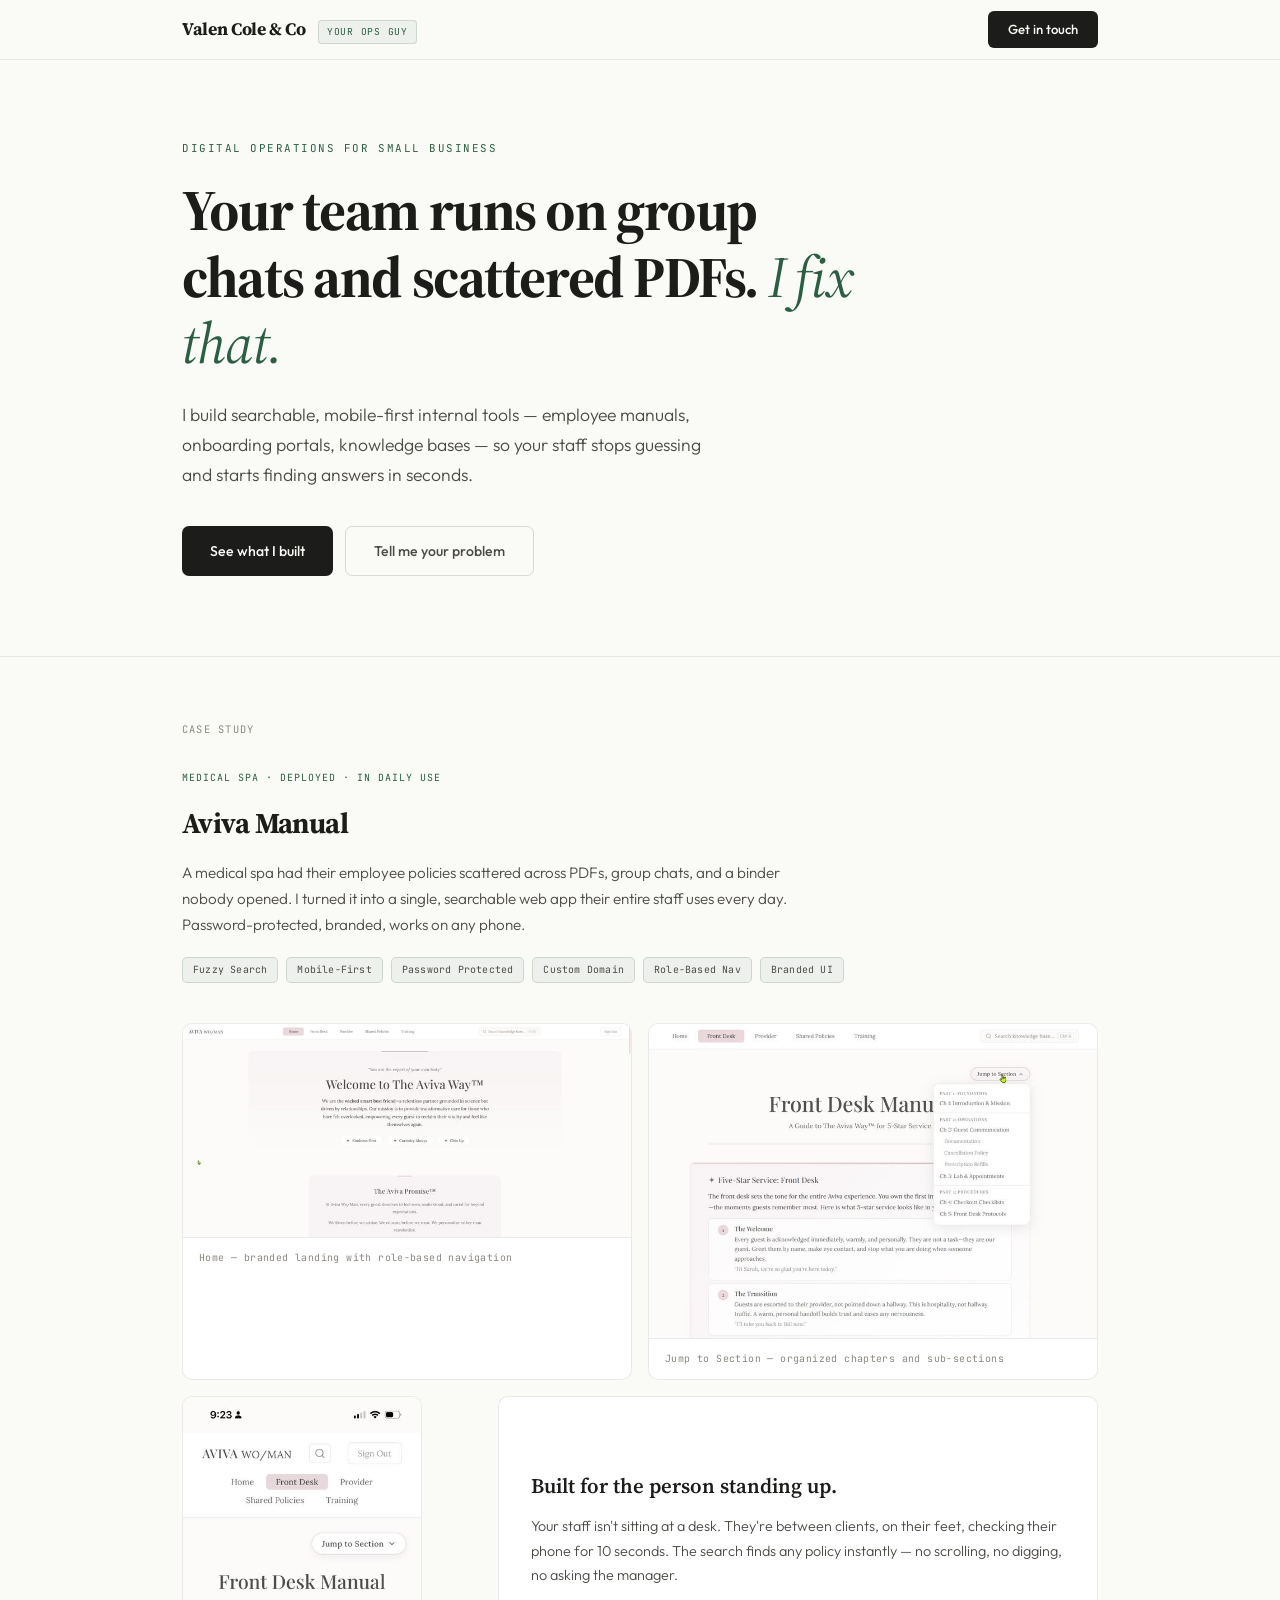
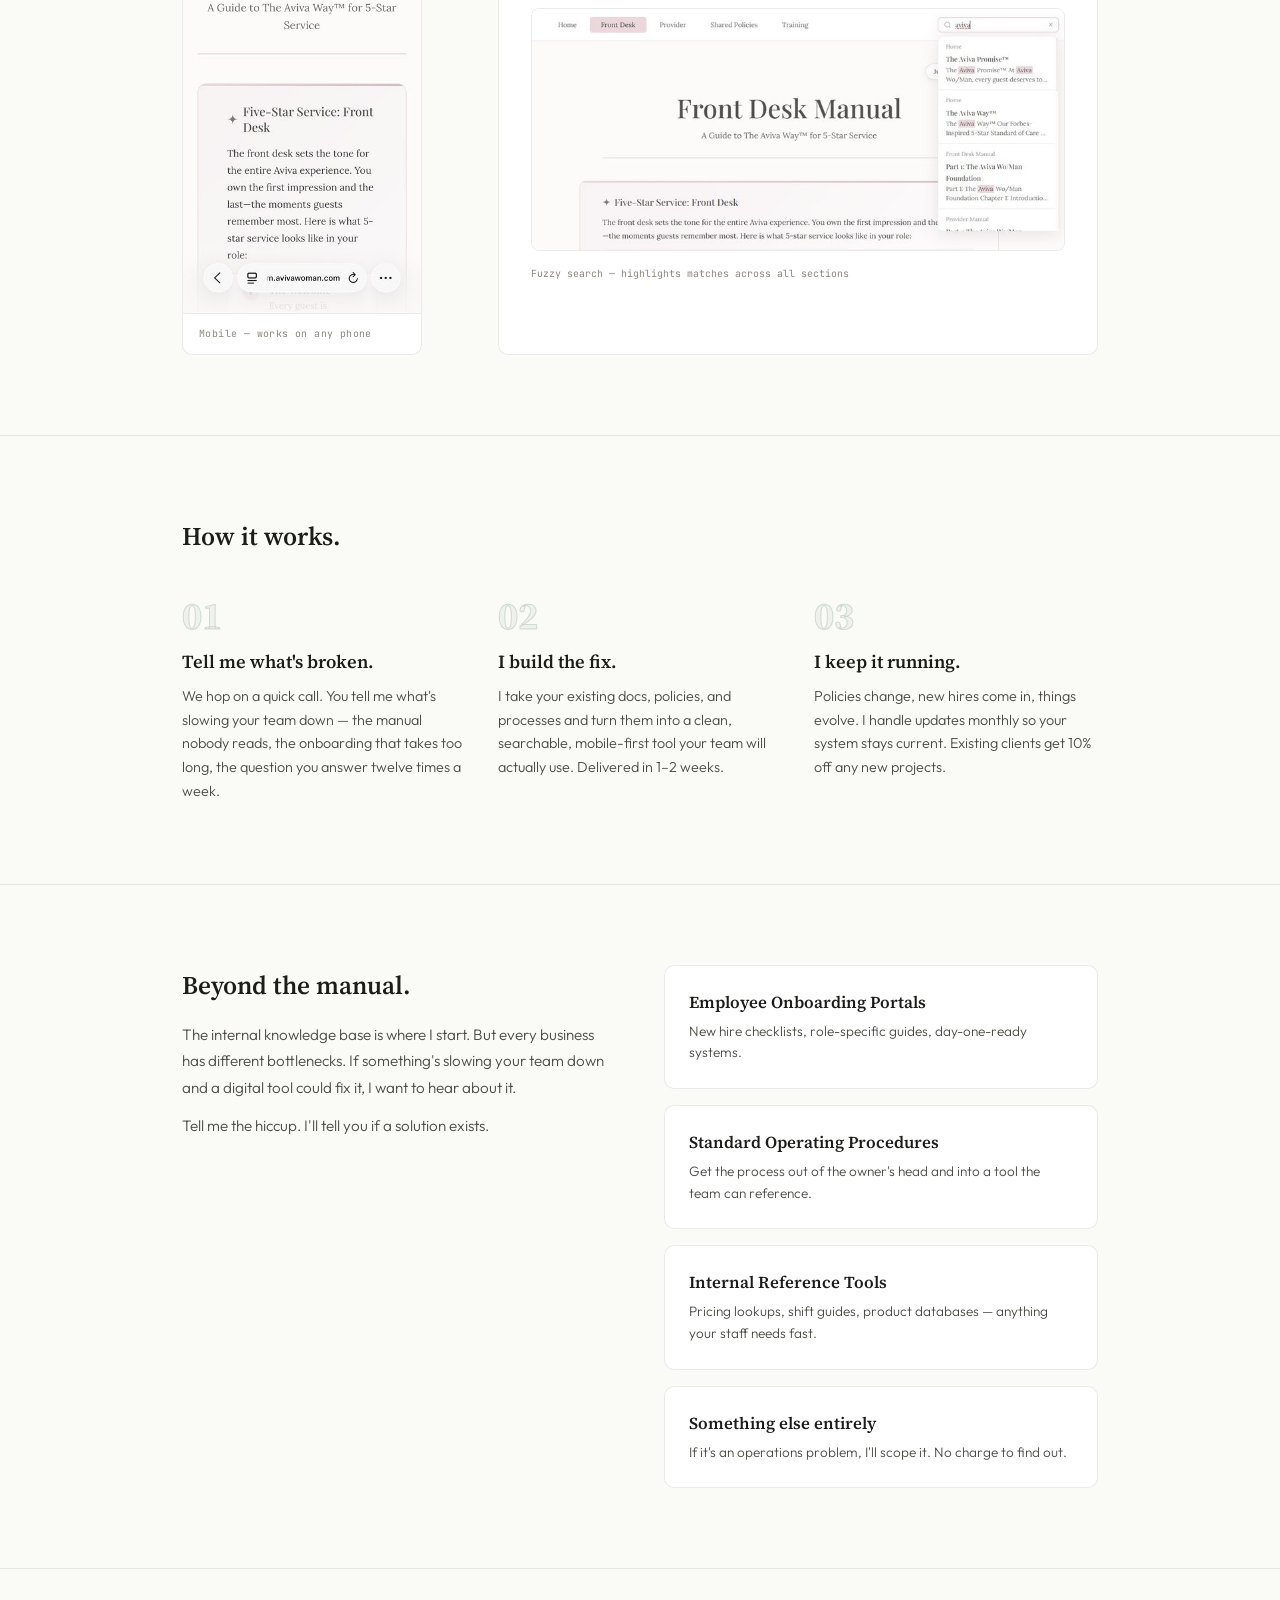
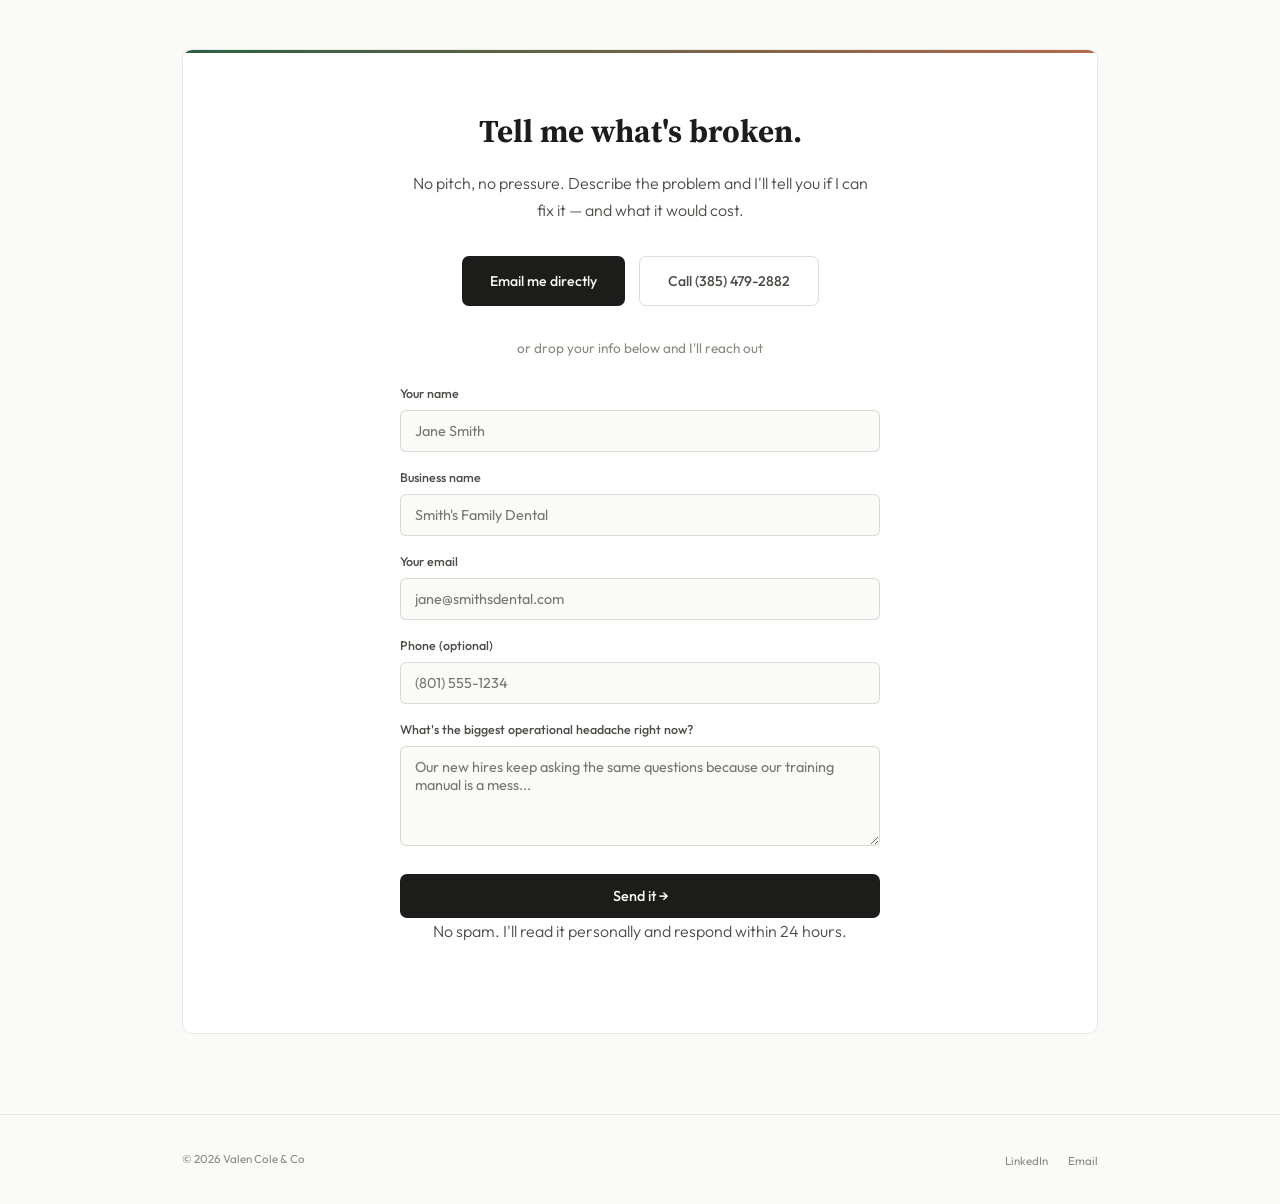
==== index.html @ 4c3ec87f "Initial commit: current live site Imports the existing Your Ops Guy landing page exactly as deployed" ====
<!DOCTYPE html>
<html lang="en">
<head>
<meta charset="UTF-8">
<meta name="viewport" content="width=device-width, initial-scale=1.0">
<title>Valen Cole & Co — Your Ops Guy</title>
<link rel="preconnect" href="https://fonts.googleapis.com">
<link href="https://fonts.googleapis.com/css2?family=Source+Serif+4:ital,opsz,wght@0,8..60,300;0,8..60,400;0,8..60,600;0,8..60,700;1,8..60,400&family=Outfit:wght@300;400;500;600&family=JetBrains+Mono:wght@400&display=swap" rel="stylesheet">
<style>
  :root {
    --bg: #fafaf7;
    --bg-alt: #f2f1ec;
    --bg-card: #ffffff;
    --text: #1c1c1a;
    --text-sub: #4d4b46;
    --text-muted: #8c8880;
    --accent: #2c5f41;
    --accent-light: #3a7d56;
    --accent-bg: rgba(44, 95, 65, 0.06);
    --accent-border: rgba(44, 95, 65, 0.18);
    --warm: #b5694d;
    --border: rgba(28, 28, 26, 0.09);
    --border-strong: rgba(28, 28, 26, 0.15);
    --serif: 'Source Serif 4', Georgia, serif;
    --sans: 'Outfit', sans-serif;
    --mono: 'JetBrains Mono', monospace;
    --radius: 10px;
    --max-w: 980px;
  }

  * { margin: 0; padding: 0; box-sizing: border-box; }
  html { scroll-behavior: smooth; }
  body { font-family: var(--sans); background: var(--bg); color: var(--text); line-height: 1.6; -webkit-font-smoothing: antialiased; }
  ::selection { background: var(--accent); color: white; }

  .nav { position: fixed; top: 0; left: 0; right: 0; z-index: 100; background: rgba(250,250,247,0.9); backdrop-filter: blur(14px); border-bottom: 1px solid var(--border); height: 60px; display: flex; align-items: center; }
  .nav-inner { max-width: var(--max-w); width: 100%; margin: 0 auto; padding: 0 32px; display: flex; justify-content: space-between; align-items: center; }
  .nav-brand { display: flex; align-items: baseline; gap: 12px; text-decoration: none; }
  .nav-logo { font-family: var(--serif); font-size: 1.1rem; font-weight: 700; color: var(--text); letter-spacing: -0.02em; }
  .nav-tag { font-family: var(--mono); font-size: 0.6rem; color: var(--accent); letter-spacing: 0.08em; text-transform: uppercase; padding: 3px 8px; background: var(--accent-bg); border: 1px solid var(--accent-border); border-radius: 4px; }
  .nav-cta { font-family: var(--sans); font-size: 0.82rem; font-weight: 500; color: var(--bg); background: var(--text); padding: 8px 20px; border-radius: 6px; text-decoration: none; transition: all 0.2s ease; }
  .nav-cta:hover { background: var(--accent); transform: translateY(-1px); }

  .wrap { max-width: var(--max-w); margin: 0 auto; padding: 0 32px; }

  .hero { padding: 140px 0 80px; }
  .hero-eyebrow { font-family: var(--mono); font-size: 0.68rem; color: var(--accent); letter-spacing: 0.14em; text-transform: uppercase; margin-bottom: 20px; opacity: 0; animation: rise 0.6s ease forwards 0.1s; }
  .hero h1 { font-family: var(--serif); font-size: clamp(2.4rem,5vw,3.6rem); font-weight: 700; line-height: 1.15; letter-spacing: -0.025em; max-width: 680px; margin-bottom: 24px; opacity: 0; animation: rise 0.6s ease forwards 0.2s; }
  .hero h1 em { font-style: italic; font-weight: 400; color: var(--accent); }
  .hero-sub { font-size: 1.1rem; font-weight: 300; color: var(--text-sub); max-width: 520px; line-height: 1.7; margin-bottom: 36px; opacity: 0; animation: rise 0.6s ease forwards 0.35s; }
  .hero-actions { display: flex; gap: 12px; flex-wrap: wrap; opacity: 0; animation: rise 0.6s ease forwards 0.5s; }

  .btn { display: inline-flex; align-items: center; gap: 6px; padding: 13px 28px; font-family: var(--sans); font-size: 0.88rem; font-weight: 500; border-radius: 7px; text-decoration: none; transition: all 0.25s ease; border: none; cursor: pointer; }
  .btn-dark { background: var(--text); color: var(--bg); }
  .btn-dark:hover { background: var(--accent); transform: translateY(-1px); }
  .btn-light { background: transparent; color: var(--text-sub); border: 1px solid var(--border-strong); }
  .btn-light:hover { border-color: var(--accent-border); color: var(--accent); }

  @keyframes rise { from { opacity: 0; transform: translateY(16px); } to { opacity: 1; transform: translateY(0); } }

  .proof { padding: 64px 0 80px; border-top: 1px solid var(--border); }
  .proof-label { font-family: var(--mono); font-size: 0.65rem; color: var(--text-muted); letter-spacing: 0.12em; text-transform: uppercase; margin-bottom: 32px; }

  .proof-header { margin-bottom: 32px; }
  .proof-type { font-family: var(--mono); font-size: 0.62rem; color: var(--accent); letter-spacing: 0.1em; text-transform: uppercase; margin-bottom: 14px; }
  .proof-name { font-family: var(--serif); font-size: 1.8rem; font-weight: 700; letter-spacing: -0.02em; margin-bottom: 14px; }
  .proof-desc { font-size: 0.95rem; font-weight: 300; color: var(--text-sub); line-height: 1.7; margin-bottom: 20px; max-width: 640px; }
  .proof-features { display: flex; flex-wrap: wrap; gap: 8px; margin-bottom: 40px; }
  .feat { font-family: var(--mono); font-size: 0.62rem; padding: 4px 10px; border-radius: 5px; background: var(--accent-bg); color: var(--text-sub); border: 1px solid var(--accent-border); letter-spacing: 0.02em; }

  /* Screenshot gallery */
  .gallery { display: grid; grid-template-columns: 1fr 1fr; gap: 16px; margin-bottom: 16px; }
  .gallery-item { border-radius: var(--radius); overflow: hidden; border: 1px solid var(--border); background: var(--bg-card); transition: all 0.3s ease; }
  .gallery-item:hover { border-color: var(--accent-border); box-shadow: 0 8px 32px rgba(0,0,0,0.06); transform: translateY(-2px); }
  .gallery-item img { width: 100%; height: auto; display: block; }
  .gallery-caption { padding: 12px 16px; font-family: var(--mono); font-size: 0.62rem; color: var(--text-muted); letter-spacing: 0.04em; border-top: 1px solid var(--border); }

  .gallery-mobile-row { display: grid; grid-template-columns: 1fr 2fr; gap: 16px; }
  .gallery-mobile { border-radius: var(--radius); overflow: hidden; border: 1px solid var(--border); background: var(--bg-card); max-width: 240px; transition: all 0.3s ease; }
  .gallery-mobile:hover { border-color: var(--accent-border); box-shadow: 0 8px 32px rgba(0,0,0,0.06); }
  .gallery-mobile img { width: 100%; height: auto; display: block; }
  .gallery-mobile .gallery-caption { border-top: 1px solid var(--border); }

  .gallery-callout { display: flex; flex-direction: column; justify-content: center; padding: 32px; background: var(--bg-card); border: 1px solid var(--border); border-radius: var(--radius); }
  .gallery-callout h3 { font-family: var(--serif); font-size: 1.3rem; font-weight: 600; margin-bottom: 12px; }
  .gallery-callout p { font-size: 0.9rem; font-weight: 300; color: var(--text-sub); line-height: 1.7; }

  .how { padding: 80px 0; border-top: 1px solid var(--border); }
  .how-title { font-family: var(--serif); font-size: 1.6rem; font-weight: 600; margin-bottom: 40px; }
  .steps { display: grid; grid-template-columns: 1fr 1fr 1fr; gap: 32px; }
  .step-num { font-family: var(--serif); font-size: 2.4rem; font-weight: 700; color: var(--accent-bg); line-height: 1; margin-bottom: 12px; -webkit-text-stroke: 1px var(--accent-border); }
  .step-title { font-family: var(--serif); font-size: 1.15rem; font-weight: 600; margin-bottom: 8px; }
  .step-desc { font-size: 0.9rem; font-weight: 300; color: var(--text-sub); line-height: 1.65; }

  .beyond { padding: 80px 0; border-top: 1px solid var(--border); }
  .beyond-grid { display: grid; grid-template-columns: 1fr 1fr; gap: 48px; align-items: start; }
  .beyond-text h2 { font-family: var(--serif); font-size: 1.6rem; font-weight: 600; margin-bottom: 16px; }
  .beyond-text p { font-size: 0.95rem; font-weight: 300; color: var(--text-sub); line-height: 1.75; margin-bottom: 12px; }
  .beyond-list { display: flex; flex-direction: column; gap: 16px; }
  .beyond-item { background: var(--bg-card); border: 1px solid var(--border); border-radius: var(--radius); padding: 24px; transition: all 0.25s ease; }
  .beyond-item:hover { border-color: var(--accent-border); transform: translateY(-2px); box-shadow: 0 6px 24px rgba(0,0,0,0.03); }
  .beyond-item-title { font-family: var(--serif); font-size: 1.05rem; font-weight: 600; margin-bottom: 4px; }
  .beyond-item-desc { font-size: 0.85rem; font-weight: 300; color: var(--text-sub); }

  .cta-section { padding: 80px 0; border-top: 1px solid var(--border); }
  .cta-box { background: var(--bg-card); border: 1px solid var(--border); border-radius: var(--radius); padding: 56px; text-align: center; position: relative; overflow: hidden; }
  .cta-box::before { content: ''; position: absolute; top: 0; left: 0; right: 0; height: 3px; background: linear-gradient(90deg, var(--accent), var(--warm)); }
  .cta-box h2 { font-family: var(--serif); font-size: 2rem; font-weight: 700; margin-bottom: 12px; }
  .cta-box p { font-size: 1rem; font-weight: 300; color: var(--text-sub); max-width: 460px; margin: 0 auto 32px; line-height: 1.7; }
  .cta-channels { display: flex; justify-content: center; gap: 14px; flex-wrap: wrap; margin-bottom: 32px; }
  .cta-or { font-size: 0.85rem; color: var(--text-muted); margin-bottom: 24px; }

  .intake-form { max-width: 480px; margin: 0 auto; text-align: left; }
  .form-label { display: block; font-size: 0.78rem; font-weight: 500; color: var(--text-sub); margin-bottom: 6px; margin-top: 16px; }
  .form-label:first-child { margin-top: 0; }
  .form-input, .form-textarea { width: 100%; padding: 11px 14px; font-family: var(--sans); font-size: 0.9rem; color: var(--text); background: var(--bg); border: 1px solid var(--border-strong); border-radius: 6px; outline: none; transition: border-color 0.2s ease; }
  .form-input:focus, .form-textarea:focus { border-color: var(--accent); }
  .form-textarea { resize: vertical; min-height: 100px; }
  .form-submit { margin-top: 20px; width: 100%; padding: 13px; font-family: var(--sans); font-size: 0.9rem; font-weight: 500; background: var(--text); color: var(--bg); border: none; border-radius: 7px; cursor: pointer; transition: all 0.2s ease; }
  .form-submit:hover { background: var(--accent); }
  .form-note { font-size: 0.72rem; color: var(--text-muted); text-align: center; margin-top: 12px; }

  footer { padding: 32px 0; border-top: 1px solid var(--border); }
  .footer-inner { display: flex; justify-content: space-between; align-items: center; flex-wrap: wrap; gap: 12px; }
  footer p { font-size: 0.72rem; color: var(--text-muted); }
  .footer-links { display: flex; gap: 20px; list-style: none; }
  .footer-links a { font-size: 0.72rem; color: var(--text-muted); text-decoration: none; transition: color 0.2s ease; }
  .footer-links a:hover { color: var(--accent); }

  .reveal { opacity: 0; transform: translateY(16px); transition: opacity 0.5s ease, transform 0.5s ease; }
  .reveal.visible { opacity: 1; transform: translateY(0); }

  @media (max-width: 768px) {
    .wrap { padding: 0 20px; }
    .hero { padding: 120px 0 60px; }
    .gallery { grid-template-columns: 1fr; }
    .gallery-mobile-row { grid-template-columns: 1fr; }
    .gallery-mobile { max-width: 200px; }
    .steps { grid-template-columns: 1fr; gap: 28px; }
    .beyond-grid { grid-template-columns: 1fr; gap: 32px; }
    .cta-box { padding: 40px 24px; }
    .nav-inner { padding: 0 20px; }
    .nav-tag { display: none; }
  }
  @media (max-width: 480px) {
    .hero-actions { flex-direction: column; }
    .btn { width: 100%; justify-content: center; }
    .cta-channels { flex-direction: column; align-items: center; }
  }
</style>
</head>
<body>

<nav class="nav">
  <div class="nav-inner">
    <a href="#" class="nav-brand">
      <span class="nav-logo">Valen Cole & Co</span>
      <span class="nav-tag">Your Ops Guy</span>
    </a>
    <a href="#contact" class="nav-cta">Get in touch</a>
  </div>
</nav>

<header class="hero">
  <div class="wrap">
    <div class="hero-eyebrow">Digital Operations for Small Business</div>
    <h1>Your team runs on group chats and scattered PDFs. <em>I fix that.</em></h1>
    <p class="hero-sub">I build searchable, mobile-first internal tools &mdash; employee manuals, onboarding portals, knowledge bases &mdash; so your staff stops guessing and starts finding answers in seconds.</p>
    <div class="hero-actions">
      <a href="#proof" class="btn btn-dark">See what I built</a>
      <a href="#contact" class="btn btn-light">Tell me your problem</a>
    </div>
  </div>
</header>

<section class="proof" id="proof">
  <div class="wrap">
    <div class="proof-label reveal">Case Study</div>
    <div class="proof-header reveal">
      <div class="proof-type">Medical Spa &middot; Deployed &middot; In Daily Use</div>
      <h2 class="proof-name">Aviva Manual</h2>
      <p class="proof-desc">A medical spa had their employee policies scattered across PDFs, group chats, and a binder nobody opened. I turned it into a single, searchable web app their entire staff uses every day. Password-protected, branded, works on any phone.</p>
      <div class="proof-features">
        <span class="feat">Fuzzy Search</span>
        <span class="feat">Mobile-First</span>
        <span class="feat">Password Protected</span>
        <span class="feat">Custom Domain</span>
        <span class="feat">Role-Based Nav</span>
        <span class="feat">Branded UI</span>
      </div>
    </div>

    <div class="gallery reveal">
      <div class="gallery-item">
        <img src="[data-uri]" alt="Aviva Manual home page with branded UI and navigation">
        <div class="gallery-caption">Home &mdash; branded landing with role-based navigation</div>
      </div>
      <div class="gallery-item">
        <img src="[data-uri]" alt="Jump to section navigation with chapter structure">
        <div class="gallery-caption">Jump to Section &mdash; organized chapters and sub-sections</div>
      </div>
    </div>

    <div class="gallery-mobile-row reveal">
      <div class="gallery-mobile">
        <img src="[data-uri]" alt="Aviva Manual mobile view on iPhone">
        <div class="gallery-caption">Mobile &mdash; works on any phone</div>
      </div>
      <div class="gallery-callout">
        <h3>Built for the person standing up.</h3>
        <p>Your staff isn't sitting at a desk. They're between clients, on their feet, checking their phone for 10 seconds. The search finds any policy instantly &mdash; no scrolling, no digging, no asking the manager.</p>
        <div style="margin-top: 20px;">
          <img src="[data-uri]" alt="Fuzzy search with highlighted results" style="width:100%; border-radius: 8px; border: 1px solid var(--border);">
          <div style="font-family: var(--mono); font-size: 0.62rem; color: var(--text-muted); margin-top: 8px;">Fuzzy search &mdash; highlights matches across all sections</div>
        </div>
      </div>
    </div>
  </div>
</section>

<section class="how">
  <div class="wrap">
    <h2 class="how-title reveal">How it works.</h2>
    <div class="steps">
      <div class="step reveal">
        <div class="step-num">01</div>
        <h3 class="step-title">Tell me what's broken.</h3>
        <p class="step-desc">We hop on a quick call. You tell me what's slowing your team down &mdash; the manual nobody reads, the onboarding that takes too long, the question you answer twelve times a week.</p>
      </div>
      <div class="step reveal">
        <div class="step-num">02</div>
        <h3 class="step-title">I build the fix.</h3>
        <p class="step-desc">I take your existing docs, policies, and processes and turn them into a clean, searchable, mobile-first tool your team will actually use. Delivered in 1&ndash;2 weeks.</p>
      </div>
      <div class="step reveal">
        <div class="step-num">03</div>
        <h3 class="step-title">I keep it running.</h3>
        <p class="step-desc">Policies change, new hires come in, things evolve. I handle updates monthly so your system stays current. Existing clients get 10% off any new projects.</p>
      </div>
    </div>
  </div>
</section>

<section class="beyond">
  <div class="wrap">
    <div class="beyond-grid">
      <div class="beyond-text reveal">
        <h2>Beyond the manual.</h2>
        <p>The internal knowledge base is where I start. But every business has different bottlenecks. If something's slowing your team down and a digital tool could fix it, I want to hear about it.</p>
        <p>Tell me the hiccup. I'll tell you if a solution exists.</p>
      </div>
      <div class="beyond-list reveal">
        <div class="beyond-item">
          <div class="beyond-item-title">Employee Onboarding Portals</div>
          <div class="beyond-item-desc">New hire checklists, role-specific guides, day-one-ready systems.</div>
        </div>
        <div class="beyond-item">
          <div class="beyond-item-title">Standard Operating Procedures</div>
          <div class="beyond-item-desc">Get the process out of the owner's head and into a tool the team can reference.</div>
        </div>
        <div class="beyond-item">
          <div class="beyond-item-title">Internal Reference Tools</div>
          <div class="beyond-item-desc">Pricing lookups, shift guides, product databases &mdash; anything your staff needs fast.</div>
        </div>
        <div class="beyond-item">
          <div class="beyond-item-title">Something else entirely</div>
          <div class="beyond-item-desc">If it's an operations problem, I'll scope it. No charge to find out.</div>
        </div>
      </div>
    </div>
  </div>
</section>

<section class="cta-section" id="contact">
  <div class="wrap">
    <div class="cta-box reveal">
      <h2>Tell me what's broken.</h2>
      <p>No pitch, no pressure. Describe the problem and I'll tell you if I can fix it &mdash; and what it would cost.</p>
      <div class="cta-channels">
        <a href="mailto:valen.a.d.c@gmail.com" class="btn btn-dark">Email me directly</a>
        <a href="tel:+13854792882" class="btn btn-light">Call (385) 479-2882</a>
      </div>
      <div class="cta-or">or drop your info below and I'll reach out</div>
      <form class="intake-form" action="https://formspree.io/f/mpqodngj" method="POST" id="contact-form">
        <label class="form-label">Your name</label>
        <input type="text" name="name" class="form-input" placeholder="Jane Smith" required>
        <label class="form-label">Business name</label>
        <input type="text" name="business" class="form-input" placeholder="Smith's Family Dental">
        <label class="form-label">Your email</label>
        <input type="email" name="email" class="form-input" placeholder="jane@smithsdental.com" required>
        <label class="form-label">Phone (optional)</label>
        <input type="tel" name="phone" class="form-input" placeholder="(801) 555-1234">
        <label class="form-label">What's the biggest operational headache right now?</label>
        <textarea name="problem" class="form-textarea" placeholder="Our new hires keep asking the same questions because our training manual is a mess..." required></textarea>
        <input type="text" name="_gotcha" style="display:none">
        <button type="submit" class="form-submit">Send it &rarr;</button>
        <p class="form-note">No spam. I'll read it personally and respond within 24 hours.</p>
      </form>
      <div id="form-success" style="display:none; text-align:center; padding: 32px 0;">
        <p style="font-family: var(--serif); font-size: 1.4rem; font-weight: 600; margin-bottom: 8px;">Got it. I'll be in touch.</p>
        <p style="font-size: 0.9rem; color: var(--text-sub);">Check your email within 24 hours.</p>
      </div>
    </div>
  </div>
</section>

<footer>
  <div class="wrap">
    <div class="footer-inner">
      <p>&copy; 2026 Valen Cole & Co</p>
      <ul class="footer-links">
        <li><a href="https://www.linkedin.com/in/valencole/" target="_blank">LinkedIn</a></li>
        <li><a href="mailto:valen.a.d.c@gmail.com">Email</a></li>
      </ul>
    </div>
  </div>
</footer>

<script>
  const reveals = document.querySelectorAll('.reveal');
  const observer = new IntersectionObserver((entries) => {
    entries.forEach(entry => { if (entry.isIntersecting) entry.target.classList.add('visible'); });
  }, { threshold: 0.1, rootMargin: '0px 0px -30px 0px' });
  reveals.forEach(el => observer.observe(el));

  const form = document.getElementById('contact-form');
  form.addEventListener('submit', async (e) => {
    e.preventDefault();
    const btn = form.querySelector('.form-submit');
    btn.textContent = 'Sending...';
    btn.disabled = true;
    try {
      const response = await fetch(form.action, { method: 'POST', body: new FormData(form), headers: { 'Accept': 'application/json' } });
      if (response.ok) {
        form.style.display = 'none';
        document.querySelector('.cta-or').style.display = 'none';
        document.getElementById('form-success').style.display = 'block';
      } else { btn.textContent = 'Something went wrong — try emailing me directly'; btn.disabled = false; }
    } catch (err) { btn.textContent = 'Something went wrong — try emailing me directly'; btn.disabled = false; }
  });
</script>

</body>
</html>
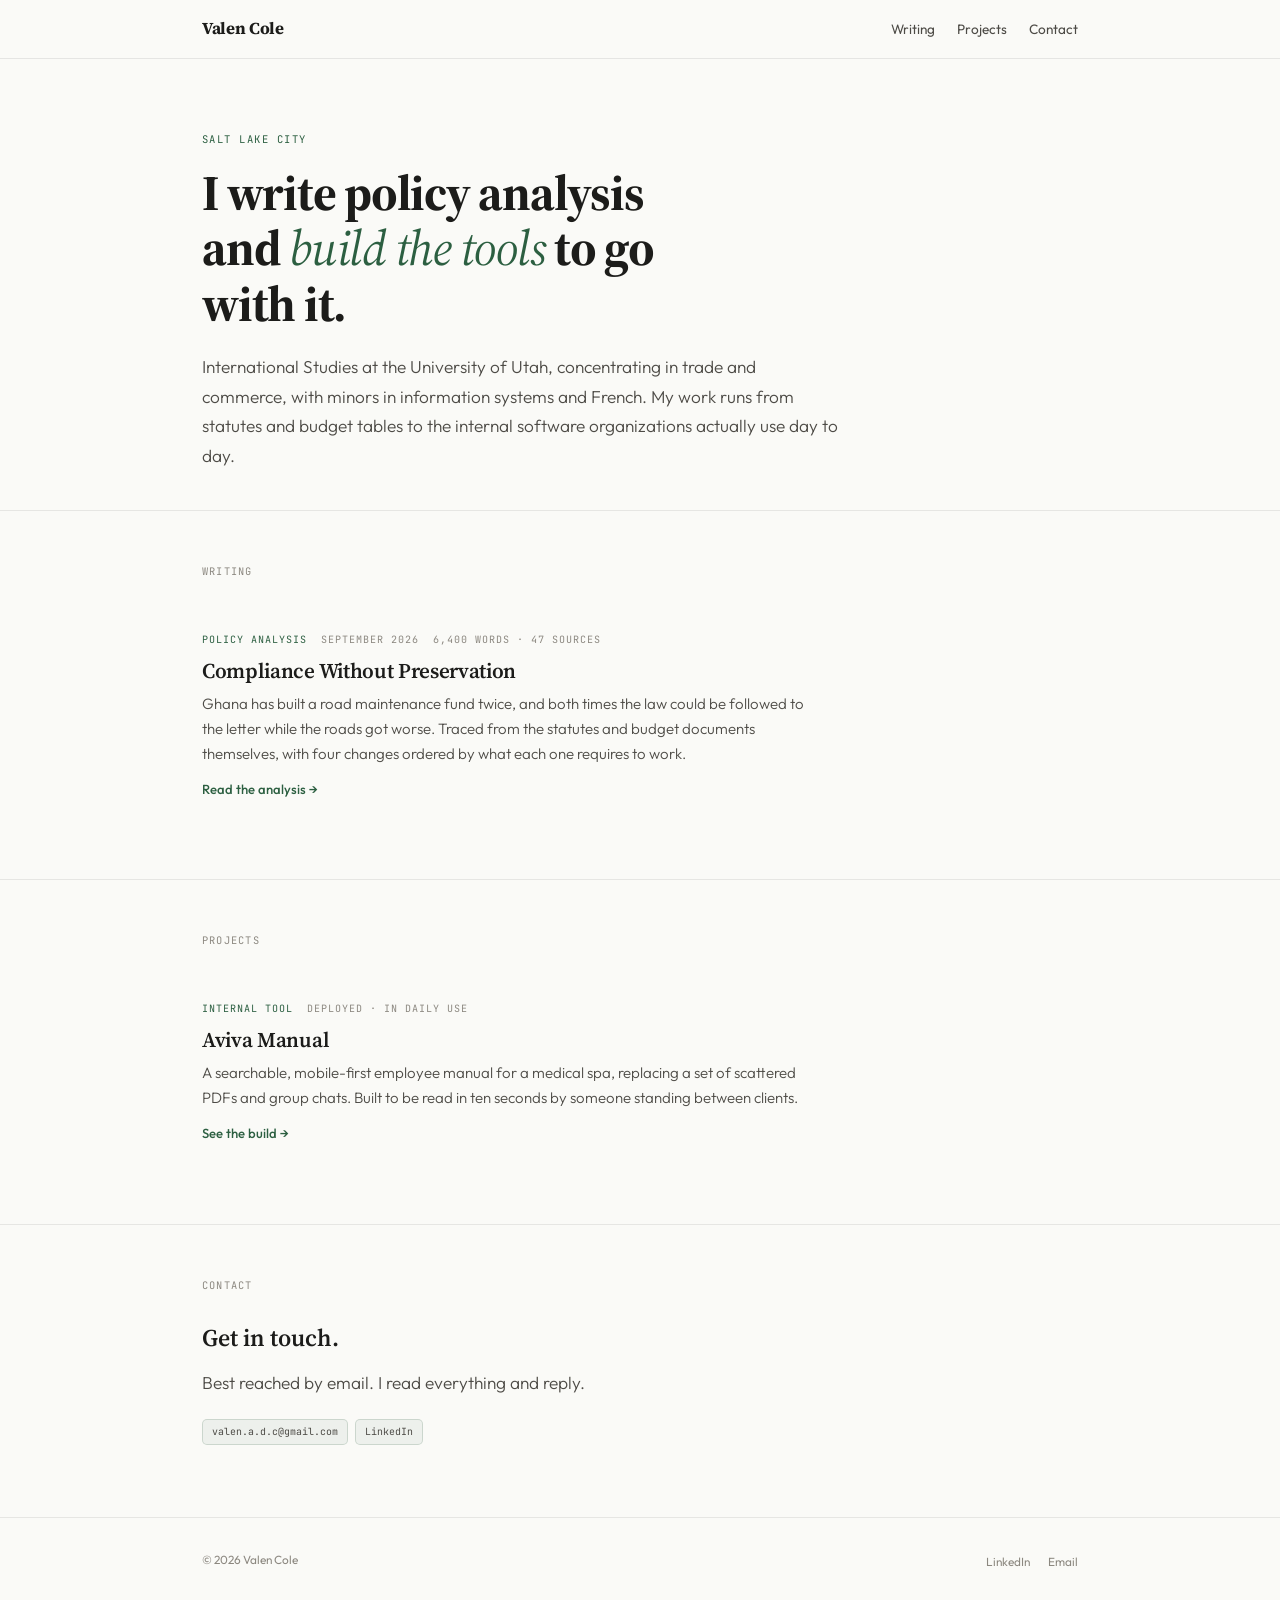
==== commit 85f3d566: "Restructure: personal site with writing and projects sections Root becomes a personal index rather t" ====
--- a/index.html
+++ b/index.html
@@ -3,303 +3,78 @@
 <head>
 <meta charset="UTF-8">
 <meta name="viewport" content="width=device-width, initial-scale=1.0">
-<title>Valen Cole & Co — Your Ops Guy</title>
+<link rel="icon" href="/favicon.svg" type="image/svg+xml">
+<title>Valen Cole</title>
+<meta name="description" content="Policy analysis and internal tools. International Studies at the University of Utah, focused on trade and development.">
+<meta property="og:title" content="Valen Cole">
+<meta property="og:description" content="Policy analysis and internal tools. International Studies at the University of Utah, focused on trade and development.">
+<meta property="og:type" content="website">
 <link rel="preconnect" href="https://fonts.googleapis.com">
+<link rel="preconnect" href="https://fonts.gstatic.com" crossorigin>
 <link href="https://fonts.googleapis.com/css2?family=Source+Serif+4:ital,opsz,wght@0,8..60,300;0,8..60,400;0,8..60,600;0,8..60,700;1,8..60,400&family=Outfit:wght@300;400;500;600&family=JetBrains+Mono:wght@400&display=swap" rel="stylesheet">
-<style>
-  :root {
-    --bg: #fafaf7;
-    --bg-alt: #f2f1ec;
-    --bg-card: #ffffff;
-    --text: #1c1c1a;
-    --text-sub: #4d4b46;
-    --text-muted: #8c8880;
-    --accent: #2c5f41;
-    --accent-light: #3a7d56;
-    --accent-bg: rgba(44, 95, 65, 0.06);
-    --accent-border: rgba(44, 95, 65, 0.18);
-    --warm: #b5694d;
-    --border: rgba(28, 28, 26, 0.09);
-    --border-strong: rgba(28, 28, 26, 0.15);
-    --serif: 'Source Serif 4', Georgia, serif;
-    --sans: 'Outfit', sans-serif;
-    --mono: 'JetBrains Mono', monospace;
-    --radius: 10px;
-    --max-w: 980px;
-  }
-
-  * { margin: 0; padding: 0; box-sizing: border-box; }
-  html { scroll-behavior: smooth; }
-  body { font-family: var(--sans); background: var(--bg); color: var(--text); line-height: 1.6; -webkit-font-smoothing: antialiased; }
-  ::selection { background: var(--accent); color: white; }
-
-  .nav { position: fixed; top: 0; left: 0; right: 0; z-index: 100; background: rgba(250,250,247,0.9); backdrop-filter: blur(14px); border-bottom: 1px solid var(--border); height: 60px; display: flex; align-items: center; }
-  .nav-inner { max-width: var(--max-w); width: 100%; margin: 0 auto; padding: 0 32px; display: flex; justify-content: space-between; align-items: center; }
-  .nav-brand { display: flex; align-items: baseline; gap: 12px; text-decoration: none; }
-  .nav-logo { font-family: var(--serif); font-size: 1.1rem; font-weight: 700; color: var(--text); letter-spacing: -0.02em; }
-  .nav-tag { font-family: var(--mono); font-size: 0.6rem; color: var(--accent); letter-spacing: 0.08em; text-transform: uppercase; padding: 3px 8px; background: var(--accent-bg); border: 1px solid var(--accent-border); border-radius: 4px; }
-  .nav-cta { font-family: var(--sans); font-size: 0.82rem; font-weight: 500; color: var(--bg); background: var(--text); padding: 8px 20px; border-radius: 6px; text-decoration: none; transition: all 0.2s ease; }
-  .nav-cta:hover { background: var(--accent); transform: translateY(-1px); }
-
-  .wrap { max-width: var(--max-w); margin: 0 auto; padding: 0 32px; }
-
-  .hero { padding: 140px 0 80px; }
-  .hero-eyebrow { font-family: var(--mono); font-size: 0.68rem; color: var(--accent); letter-spacing: 0.14em; text-transform: uppercase; margin-bottom: 20px; opacity: 0; animation: rise 0.6s ease forwards 0.1s; }
-  .hero h1 { font-family: var(--serif); font-size: clamp(2.4rem,5vw,3.6rem); font-weight: 700; line-height: 1.15; letter-spacing: -0.025em; max-width: 680px; margin-bottom: 24px; opacity: 0; animation: rise 0.6s ease forwards 0.2s; }
-  .hero h1 em { font-style: italic; font-weight: 400; color: var(--accent); }
-  .hero-sub { font-size: 1.1rem; font-weight: 300; color: var(--text-sub); max-width: 520px; line-height: 1.7; margin-bottom: 36px; opacity: 0; animation: rise 0.6s ease forwards 0.35s; }
-  .hero-actions { display: flex; gap: 12px; flex-wrap: wrap; opacity: 0; animation: rise 0.6s ease forwards 0.5s; }
-
-  .btn { display: inline-flex; align-items: center; gap: 6px; padding: 13px 28px; font-family: var(--sans); font-size: 0.88rem; font-weight: 500; border-radius: 7px; text-decoration: none; transition: all 0.25s ease; border: none; cursor: pointer; }
-  .btn-dark { background: var(--text); color: var(--bg); }
-  .btn-dark:hover { background: var(--accent); transform: translateY(-1px); }
-  .btn-light { background: transparent; color: var(--text-sub); border: 1px solid var(--border-strong); }
-  .btn-light:hover { border-color: var(--accent-border); color: var(--accent); }
-
-  @keyframes rise { from { opacity: 0; transform: translateY(16px); } to { opacity: 1; transform: translateY(0); } }
-
-  .proof { padding: 64px 0 80px; border-top: 1px solid var(--border); }
-  .proof-label { font-family: var(--mono); font-size: 0.65rem; color: var(--text-muted); letter-spacing: 0.12em; text-transform: uppercase; margin-bottom: 32px; }
-
-  .proof-header { margin-bottom: 32px; }
-  .proof-type { font-family: var(--mono); font-size: 0.62rem; color: var(--accent); letter-spacing: 0.1em; text-transform: uppercase; margin-bottom: 14px; }
-  .proof-name { font-family: var(--serif); font-size: 1.8rem; font-weight: 700; letter-spacing: -0.02em; margin-bottom: 14px; }
-  .proof-desc { font-size: 0.95rem; font-weight: 300; color: var(--text-sub); line-height: 1.7; margin-bottom: 20px; max-width: 640px; }
-  .proof-features { display: flex; flex-wrap: wrap; gap: 8px; margin-bottom: 40px; }
-  .feat { font-family: var(--mono); font-size: 0.62rem; padding: 4px 10px; border-radius: 5px; background: var(--accent-bg); color: var(--text-sub); border: 1px solid var(--accent-border); letter-spacing: 0.02em; }
-
-  /* Screenshot gallery */
-  .gallery { display: grid; grid-template-columns: 1fr 1fr; gap: 16px; margin-bottom: 16px; }
-  .gallery-item { border-radius: var(--radius); overflow: hidden; border: 1px solid var(--border); background: var(--bg-card); transition: all 0.3s ease; }
-  .gallery-item:hover { border-color: var(--accent-border); box-shadow: 0 8px 32px rgba(0,0,0,0.06); transform: translateY(-2px); }
-  .gallery-item img { width: 100%; height: auto; display: block; }
-  .gallery-caption { padding: 12px 16px; font-family: var(--mono); font-size: 0.62rem; color: var(--text-muted); letter-spacing: 0.04em; border-top: 1px solid var(--border); }
-
-  .gallery-mobile-row { display: grid; grid-template-columns: 1fr 2fr; gap: 16px; }
-  .gallery-mobile { border-radius: var(--radius); overflow: hidden; border: 1px solid var(--border); background: var(--bg-card); max-width: 240px; transition: all 0.3s ease; }
-  .gallery-mobile:hover { border-color: var(--accent-border); box-shadow: 0 8px 32px rgba(0,0,0,0.06); }
-  .gallery-mobile img { width: 100%; height: auto; display: block; }
-  .gallery-mobile .gallery-caption { border-top: 1px solid var(--border); }
-
-  .gallery-callout { display: flex; flex-direction: column; justify-content: center; padding: 32px; background: var(--bg-card); border: 1px solid var(--border); border-radius: var(--radius); }
-  .gallery-callout h3 { font-family: var(--serif); font-size: 1.3rem; font-weight: 600; margin-bottom: 12px; }
-  .gallery-callout p { font-size: 0.9rem; font-weight: 300; color: var(--text-sub); line-height: 1.7; }
-
-  .how { padding: 80px 0; border-top: 1px solid var(--border); }
-  .how-title { font-family: var(--serif); font-size: 1.6rem; font-weight: 600; margin-bottom: 40px; }
-  .steps { display: grid; grid-template-columns: 1fr 1fr 1fr; gap: 32px; }
-  .step-num { font-family: var(--serif); font-size: 2.4rem; font-weight: 700; color: var(--accent-bg); line-height: 1; margin-bottom: 12px; -webkit-text-stroke: 1px var(--accent-border); }
-  .step-title { font-family: var(--serif); font-size: 1.15rem; font-weight: 600; margin-bottom: 8px; }
-  .step-desc { font-size: 0.9rem; font-weight: 300; color: var(--text-sub); line-height: 1.65; }
-
-  .beyond { padding: 80px 0; border-top: 1px solid var(--border); }
-  .beyond-grid { display: grid; grid-template-columns: 1fr 1fr; gap: 48px; align-items: start; }
-  .beyond-text h2 { font-family: var(--serif); font-size: 1.6rem; font-weight: 600; margin-bottom: 16px; }
-  .beyond-text p { font-size: 0.95rem; font-weight: 300; color: var(--text-sub); line-height: 1.75; margin-bottom: 12px; }
-  .beyond-list { display: flex; flex-direction: column; gap: 16px; }
-  .beyond-item { background: var(--bg-card); border: 1px solid var(--border); border-radius: var(--radius); padding: 24px; transition: all 0.25s ease; }
-  .beyond-item:hover { border-color: var(--accent-border); transform: translateY(-2px); box-shadow: 0 6px 24px rgba(0,0,0,0.03); }
-  .beyond-item-title { font-family: var(--serif); font-size: 1.05rem; font-weight: 600; margin-bottom: 4px; }
-  .beyond-item-desc { font-size: 0.85rem; font-weight: 300; color: var(--text-sub); }
-
-  .cta-section { padding: 80px 0; border-top: 1px solid var(--border); }
-  .cta-box { background: var(--bg-card); border: 1px solid var(--border); border-radius: var(--radius); padding: 56px; text-align: center; position: relative; overflow: hidden; }
-  .cta-box::before { content: ''; position: absolute; top: 0; left: 0; right: 0; height: 3px; background: linear-gradient(90deg, var(--accent), var(--warm)); }
-  .cta-box h2 { font-family: var(--serif); font-size: 2rem; font-weight: 700; margin-bottom: 12px; }
-  .cta-box p { font-size: 1rem; font-weight: 300; color: var(--text-sub); max-width: 460px; margin: 0 auto 32px; line-height: 1.7; }
-  .cta-channels { display: flex; justify-content: center; gap: 14px; flex-wrap: wrap; margin-bottom: 32px; }
-  .cta-or { font-size: 0.85rem; color: var(--text-muted); margin-bottom: 24px; }
-
-  .intake-form { max-width: 480px; margin: 0 auto; text-align: left; }
-  .form-label { display: block; font-size: 0.78rem; font-weight: 500; color: var(--text-sub); margin-bottom: 6px; margin-top: 16px; }
-  .form-label:first-child { margin-top: 0; }
-  .form-input, .form-textarea { width: 100%; padding: 11px 14px; font-family: var(--sans); font-size: 0.9rem; color: var(--text); background: var(--bg); border: 1px solid var(--border-strong); border-radius: 6px; outline: none; transition: border-color 0.2s ease; }
-  .form-input:focus, .form-textarea:focus { border-color: var(--accent); }
-  .form-textarea { resize: vertical; min-height: 100px; }
-  .form-submit { margin-top: 20px; width: 100%; padding: 13px; font-family: var(--sans); font-size: 0.9rem; font-weight: 500; background: var(--text); color: var(--bg); border: none; border-radius: 7px; cursor: pointer; transition: all 0.2s ease; }
-  .form-submit:hover { background: var(--accent); }
-  .form-note { font-size: 0.72rem; color: var(--text-muted); text-align: center; margin-top: 12px; }
-
-  footer { padding: 32px 0; border-top: 1px solid var(--border); }
-  .footer-inner { display: flex; justify-content: space-between; align-items: center; flex-wrap: wrap; gap: 12px; }
-  footer p { font-size: 0.72rem; color: var(--text-muted); }
-  .footer-links { display: flex; gap: 20px; list-style: none; }
-  .footer-links a { font-size: 0.72rem; color: var(--text-muted); text-decoration: none; transition: color 0.2s ease; }
-  .footer-links a:hover { color: var(--accent); }
-
-  .reveal { opacity: 0; transform: translateY(16px); transition: opacity 0.5s ease, transform 0.5s ease; }
-  .reveal.visible { opacity: 1; transform: translateY(0); }
-
-  @media (max-width: 768px) {
-    .wrap { padding: 0 20px; }
-    .hero { padding: 120px 0 60px; }
-    .gallery { grid-template-columns: 1fr; }
-    .gallery-mobile-row { grid-template-columns: 1fr; }
-    .gallery-mobile { max-width: 200px; }
-    .steps { grid-template-columns: 1fr; gap: 28px; }
-    .beyond-grid { grid-template-columns: 1fr; gap: 32px; }
-    .cta-box { padding: 40px 24px; }
-    .nav-inner { padding: 0 20px; }
-    .nav-tag { display: none; }
-  }
-  @media (max-width: 480px) {
-    .hero-actions { flex-direction: column; }
-    .btn { width: 100%; justify-content: center; }
-    .cta-channels { flex-direction: column; align-items: center; }
-  }
-</style>
+<link rel="stylesheet" href="/assets/site.css">
 </head>
 <body>
 
-<nav class="nav">
-  <div class="nav-inner">
-    <a href="#" class="nav-brand">
-      <span class="nav-logo">Valen Cole & Co</span>
-      <span class="nav-tag">Your Ops Guy</span>
-    </a>
-    <a href="#contact" class="nav-cta">Get in touch</a>
+<nav class="topbar">
+  <div class="topbar-inner">
+    <a href="/" class="tb-name">Valen Cole</a>
+    <ul class="tb-links">
+      <li><a href="/writing/">Writing</a></li>
+      <li><a href="/projects/">Projects</a></li>
+      <li><a href="#contact">Contact</a></li>
+    </ul>
   </div>
 </nav>
 
-<header class="hero">
+<header class="page-head">
   <div class="wrap">
-    <div class="hero-eyebrow">Digital Operations for Small Business</div>
-    <h1>Your team runs on group chats and scattered PDFs. <em>I fix that.</em></h1>
-    <p class="hero-sub">I build searchable, mobile-first internal tools &mdash; employee manuals, onboarding portals, knowledge bases &mdash; so your staff stops guessing and starts finding answers in seconds.</p>
-    <div class="hero-actions">
-      <a href="#proof" class="btn btn-dark">See what I built</a>
-      <a href="#contact" class="btn btn-light">Tell me your problem</a>
-    </div>
+    <div class="eyebrow">Salt Lake City</div>
+    <h1>I write policy analysis and <em>build the tools</em> to go with it.</h1>
+    <p class="lede">International Studies at the University of Utah, concentrating in trade and commerce, with minors in information systems and French. My work runs from statutes and budget tables to the internal software organizations actually use day to day.</p>
   </div>
 </header>
 
-<section class="proof" id="proof">
+<section>
   <div class="wrap">
-    <div class="proof-label reveal">Case Study</div>
-    <div class="proof-header reveal">
-      <div class="proof-type">Medical Spa &middot; Deployed &middot; In Daily Use</div>
-      <h2 class="proof-name">Aviva Manual</h2>
-      <p class="proof-desc">A medical spa had their employee policies scattered across PDFs, group chats, and a binder nobody opened. I turned it into a single, searchable web app their entire staff uses every day. Password-protected, branded, works on any phone.</p>
-      <div class="proof-features">
-        <span class="feat">Fuzzy Search</span>
-        <span class="feat">Mobile-First</span>
-        <span class="feat">Password Protected</span>
-        <span class="feat">Custom Domain</span>
-        <span class="feat">Role-Based Nav</span>
-        <span class="feat">Branded UI</span>
-      </div>
-    </div>
+    <div class="section-label">Writing</div>
+    <div class="entries">
 
-    <div class="gallery reveal">
-      <div class="gallery-item">
-        <img src="[data-uri]" alt="Aviva Manual home page with branded UI and navigation">
-        <div class="gallery-caption">Home &mdash; branded landing with role-based navigation</div>
-      </div>
-      <div class="gallery-item">
-        <img src="[data-uri]" alt="Jump to section navigation with chapter structure">
-        <div class="gallery-caption">Jump to Section &mdash; organized chapters and sub-sections</div>
-      </div>
-    </div>
+      <a class="entry" href="/writing/ghana-roads/">
+        <div class="entry-meta"><span>Policy analysis</span><span class="dim">September 2026</span><span class="dim">6,400 words · 47 sources</span></div>
+        <h3>Compliance Without Preservation</h3>
+        <p>Ghana has built a road maintenance fund twice, and both times the law could be followed to the letter while the roads got worse. Traced from the statutes and budget documents themselves, with four changes ordered by what each one requires to work.</p>
+        <span class="more">Read the analysis &rarr;</span>
+      </a>
 
-    <div class="gallery-mobile-row reveal">
-      <div class="gallery-mobile">
-        <img src="[data-uri]" alt="Aviva Manual mobile view on iPhone">
-        <div class="gallery-caption">Mobile &mdash; works on any phone</div>
-      </div>
-      <div class="gallery-callout">
-        <h3>Built for the person standing up.</h3>
-        <p>Your staff isn't sitting at a desk. They're between clients, on their feet, checking their phone for 10 seconds. The search finds any policy instantly &mdash; no scrolling, no digging, no asking the manager.</p>
-        <div style="margin-top: 20px;">
-          <img src="[data-uri]" alt="Fuzzy search with highlighted results" style="width:100%; border-radius: 8px; border: 1px solid var(--border);">
-          <div style="font-family: var(--mono); font-size: 0.62rem; color: var(--text-muted); margin-top: 8px;">Fuzzy search &mdash; highlights matches across all sections</div>
-        </div>
-      </div>
     </div>
   </div>
 </section>
 
-<section class="how">
+<section>
   <div class="wrap">
-    <h2 class="how-title reveal">How it works.</h2>
-    <div class="steps">
-      <div class="step reveal">
-        <div class="step-num">01</div>
-        <h3 class="step-title">Tell me what's broken.</h3>
-        <p class="step-desc">We hop on a quick call. You tell me what's slowing your team down &mdash; the manual nobody reads, the onboarding that takes too long, the question you answer twelve times a week.</p>
-      </div>
-      <div class="step reveal">
-        <div class="step-num">02</div>
-        <h3 class="step-title">I build the fix.</h3>
-        <p class="step-desc">I take your existing docs, policies, and processes and turn them into a clean, searchable, mobile-first tool your team will actually use. Delivered in 1&ndash;2 weeks.</p>
-      </div>
-      <div class="step reveal">
-        <div class="step-num">03</div>
-        <h3 class="step-title">I keep it running.</h3>
-        <p class="step-desc">Policies change, new hires come in, things evolve. I handle updates monthly so your system stays current. Existing clients get 10% off any new projects.</p>
-      </div>
+    <div class="section-label">Projects</div>
+    <div class="entries">
+
+      <a class="entry" href="/projects/aviva-manual/">
+        <div class="entry-meta"><span>Internal tool</span><span class="dim">Deployed · in daily use</span></div>
+        <h3>Aviva Manual</h3>
+        <p>A searchable, mobile-first employee manual for a medical spa, replacing a set of scattered PDFs and group chats. Built to be read in ten seconds by someone standing between clients.</p>
+        <span class="more">See the build &rarr;</span>
+      </a>
+
     </div>
   </div>
 </section>
 
-<section class="beyond">
+<section id="contact">
   <div class="wrap">
-    <div class="beyond-grid">
-      <div class="beyond-text reveal">
-        <h2>Beyond the manual.</h2>
-        <p>The internal knowledge base is where I start. But every business has different bottlenecks. If something's slowing your team down and a digital tool could fix it, I want to hear about it.</p>
-        <p>Tell me the hiccup. I'll tell you if a solution exists.</p>
-      </div>
-      <div class="beyond-list reveal">
-        <div class="beyond-item">
-          <div class="beyond-item-title">Employee Onboarding Portals</div>
-          <div class="beyond-item-desc">New hire checklists, role-specific guides, day-one-ready systems.</div>
-        </div>
-        <div class="beyond-item">
-          <div class="beyond-item-title">Standard Operating Procedures</div>
-          <div class="beyond-item-desc">Get the process out of the owner's head and into a tool the team can reference.</div>
-        </div>
-        <div class="beyond-item">
-          <div class="beyond-item-title">Internal Reference Tools</div>
-          <div class="beyond-item-desc">Pricing lookups, shift guides, product databases &mdash; anything your staff needs fast.</div>
-        </div>
-        <div class="beyond-item">
-          <div class="beyond-item-title">Something else entirely</div>
-          <div class="beyond-item-desc">If it's an operations problem, I'll scope it. No charge to find out.</div>
-        </div>
-      </div>
-    </div>
-  </div>
-</section>
-
-<section class="cta-section" id="contact">
-  <div class="wrap">
-    <div class="cta-box reveal">
-      <h2>Tell me what's broken.</h2>
-      <p>No pitch, no pressure. Describe the problem and I'll tell you if I can fix it &mdash; and what it would cost.</p>
-      <div class="cta-channels">
-        <a href="mailto:valen.a.d.c@gmail.com" class="btn btn-dark">Email me directly</a>
-        <a href="tel:+13854792882" class="btn btn-light">Call (385) 479-2882</a>
-      </div>
-      <div class="cta-or">or drop your info below and I'll reach out</div>
-      <form class="intake-form" action="https://formspree.io/f/mpqodngj" method="POST" id="contact-form">
-        <label class="form-label">Your name</label>
-        <input type="text" name="name" class="form-input" placeholder="Jane Smith" required>
-        <label class="form-label">Business name</label>
-        <input type="text" name="business" class="form-input" placeholder="Smith's Family Dental">
-        <label class="form-label">Your email</label>
-        <input type="email" name="email" class="form-input" placeholder="jane@smithsdental.com" required>
-        <label class="form-label">Phone (optional)</label>
-        <input type="tel" name="phone" class="form-input" placeholder="(801) 555-1234">
-        <label class="form-label">What's the biggest operational headache right now?</label>
-        <textarea name="problem" class="form-textarea" placeholder="Our new hires keep asking the same questions because our training manual is a mess..." required></textarea>
-        <input type="text" name="_gotcha" style="display:none">
-        <button type="submit" class="form-submit">Send it &rarr;</button>
-        <p class="form-note">No spam. I'll read it personally and respond within 24 hours.</p>
-      </form>
-      <div id="form-success" style="display:none; text-align:center; padding: 32px 0;">
-        <p style="font-family: var(--serif); font-size: 1.4rem; font-weight: 600; margin-bottom: 8px;">Got it. I'll be in touch.</p>
-        <p style="font-size: 0.9rem; color: var(--text-sub);">Check your email within 24 hours.</p>
-      </div>
+    <div class="section-label">Contact</div>
+    <h2 class="section-title">Get in touch.</h2>
+    <p class="lede" style="margin-top:10px;">Best reached by email. I read everything and reply.</p>
+    <div class="tags" style="margin-top:22px;">
+      <a class="tag" href="mailto:valen.a.d.c@gmail.com" style="text-decoration:none;">valen.a.d.c@gmail.com</a>
+      <a class="tag" href="https://www.linkedin.com/in/valencole/" target="_blank" rel="noopener" style="text-decoration:none;">LinkedIn</a>
     </div>
   </div>
 </section>
@@ -307,38 +82,14 @@
 <footer>
   <div class="wrap">
     <div class="footer-inner">
-      <p>&copy; 2026 Valen Cole & Co</p>
+      <p>&copy; 2026 Valen Cole</p>
       <ul class="footer-links">
-        <li><a href="https://www.linkedin.com/in/valencole/" target="_blank">LinkedIn</a></li>
+        <li><a href="https://www.linkedin.com/in/valencole/" target="_blank" rel="noopener">LinkedIn</a></li>
         <li><a href="mailto:valen.a.d.c@gmail.com">Email</a></li>
       </ul>
     </div>
   </div>
 </footer>
 
-<script>
-  const reveals = document.querySelectorAll('.reveal');
-  const observer = new IntersectionObserver((entries) => {
-    entries.forEach(entry => { if (entry.isIntersecting) entry.target.classList.add('visible'); });
-  }, { threshold: 0.1, rootMargin: '0px 0px -30px 0px' });
-  reveals.forEach(el => observer.observe(el));
-
-  const form = document.getElementById('contact-form');
-  form.addEventListener('submit', async (e) => {
-    e.preventDefault();
-    const btn = form.querySelector('.form-submit');
-    btn.textContent = 'Sending...';
-    btn.disabled = true;
-    try {
-      const response = await fetch(form.action, { method: 'POST', body: new FormData(form), headers: { 'Accept': 'application/json' } });
-      if (response.ok) {
-        form.style.display = 'none';
-        document.querySelector('.cta-or').style.display = 'none';
-        document.getElementById('form-success').style.display = 'block';
-      } else { btn.textContent = 'Something went wrong — try emailing me directly'; btn.disabled = false; }
-    } catch (err) { btn.textContent = 'Something went wrong — try emailing me directly'; btn.disabled = false; }
-  });
-</script>
-
 </body>
-</html>+</html>
--- a/assets/site.css
+++ b/assets/site.css
@@ -0,0 +1,145 @@
+/* Shared shell — root, projects, writing.
+   Interiors (the Ghana pages, the demo) carry their own themes on purpose;
+   what stays constant is this top bar, the URL scheme, and the metadata. */
+
+:root {
+  --bg: #fafaf7;
+  --bg-alt: #f2f1ec;
+  --bg-card: #ffffff;
+  --text: #1c1c1a;
+  --text-sub: #4d4b46;
+  --text-muted: #8c8880;
+  --accent: #2c5f41;
+  --accent-bg: rgba(44, 95, 65, 0.06);
+  --accent-border: rgba(44, 95, 65, 0.18);
+  --warm: #b5694d;
+  --border: rgba(28, 28, 26, 0.09);
+  --border-strong: rgba(28, 28, 26, 0.15);
+  --serif: 'Source Serif 4', Georgia, serif;
+  --sans: 'Outfit', -apple-system, BlinkMacSystemFont, 'Segoe UI', sans-serif;
+  --mono: 'JetBrains Mono', ui-monospace, Menlo, monospace;
+  --radius: 10px;
+  --max-w: 940px;
+}
+
+* { margin: 0; padding: 0; box-sizing: border-box; }
+html { scroll-behavior: smooth; }
+body {
+  font-family: var(--sans);
+  background: var(--bg);
+  color: var(--text);
+  line-height: 1.6;
+  -webkit-font-smoothing: antialiased;
+}
+::selection { background: var(--accent); color: #fff; }
+img { max-width: 100%; }
+:focus-visible { outline: 2px solid var(--accent); outline-offset: 3px; }
+
+.wrap { max-width: var(--max-w); margin: 0 auto; padding: 0 32px; }
+
+/* ---- top bar: the one thing every page keeps ---- */
+.topbar {
+  position: sticky; top: 0; z-index: 100;
+  background: rgba(250, 250, 247, 0.92);
+  backdrop-filter: blur(14px);
+  border-bottom: 1px solid var(--border);
+}
+.topbar-inner {
+  max-width: var(--max-w); margin: 0 auto; padding: 0 32px;
+  height: 58px; display: flex; align-items: center; justify-content: space-between; gap: 20px;
+}
+.tb-name {
+  font-family: var(--serif); font-size: 1.05rem; font-weight: 700;
+  letter-spacing: -0.02em; color: var(--text); text-decoration: none; white-space: nowrap;
+}
+.tb-links { display: flex; gap: 22px; list-style: none; }
+.tb-links a {
+  font-size: 0.85rem; color: var(--text-sub); text-decoration: none;
+  padding-bottom: 2px; border-bottom: 1.5px solid transparent; transition: color .2s, border-color .2s;
+}
+.tb-links a:hover, .tb-links a[aria-current="page"] { color: var(--accent); border-bottom-color: var(--accent); }
+
+/* ---- page head ---- */
+.page-head { padding: 72px 0 40px; }
+.eyebrow {
+  font-family: var(--mono); font-size: 0.66rem; color: var(--accent);
+  letter-spacing: 0.14em; text-transform: uppercase; margin-bottom: 18px;
+}
+.page-head h1 {
+  font-family: var(--serif); font-size: clamp(2.1rem, 4.6vw, 3.1rem); font-weight: 700;
+  line-height: 1.12; letter-spacing: -0.025em; max-width: 20ch; margin-bottom: 20px;
+}
+.page-head h1 em { font-style: italic; font-weight: 400; color: var(--accent); }
+.lede { font-size: 1.08rem; font-weight: 300; color: var(--text-sub); max-width: 58ch; line-height: 1.7; }
+
+/* ---- sections ---- */
+section { padding: 52px 0; border-top: 1px solid var(--border); }
+.section-label {
+  font-family: var(--mono); font-size: 0.65rem; color: var(--text-muted);
+  letter-spacing: 0.12em; text-transform: uppercase; margin-bottom: 26px;
+}
+h2.section-title { font-family: var(--serif); font-size: 1.5rem; font-weight: 600; margin-bottom: 8px; }
+
+/* ---- entry list (writing + projects) ---- */
+.entries { display: flex; flex-direction: column; }
+.entry {
+  display: block; text-decoration: none; color: inherit;
+  padding: 26px 0; border-top: 1px solid var(--border);
+  transition: background .2s;
+}
+.entry:first-child { border-top: none; }
+.entry:hover { background: var(--accent-bg); box-shadow: 0 0 0 24px var(--accent-bg); }
+.entry-meta {
+  font-family: var(--mono); font-size: 0.63rem; color: var(--accent);
+  letter-spacing: 0.1em; text-transform: uppercase; margin-bottom: 10px;
+  display: flex; gap: 14px; flex-wrap: wrap;
+}
+.entry-meta .dim { color: var(--text-muted); }
+.entry h3 {
+  font-family: var(--serif); font-size: 1.32rem; font-weight: 600;
+  line-height: 1.25; letter-spacing: -0.015em; margin-bottom: 8px; max-width: 34ch;
+}
+.entry:hover h3 { color: var(--accent); }
+.entry p { font-size: 0.94rem; font-weight: 300; color: var(--text-sub); line-height: 1.65; max-width: 62ch; }
+.entry .more {
+  display: inline-block; margin-top: 12px; font-size: 0.82rem; color: var(--accent);
+  font-weight: 500;
+}
+
+.tags { display: flex; flex-wrap: wrap; gap: 7px; margin-top: 14px; }
+.tag {
+  font-family: var(--mono); font-size: 0.62rem; padding: 4px 9px; border-radius: 5px;
+  background: var(--accent-bg); color: var(--text-sub); border: 1px solid var(--accent-border);
+}
+
+/* ---- prose (project write-ups) ---- */
+.prose { max-width: 64ch; }
+.prose p { font-size: 1rem; font-weight: 300; color: var(--text-sub); line-height: 1.75; margin-bottom: 16px; }
+.prose h3 { font-family: var(--serif); font-size: 1.2rem; font-weight: 600; color: var(--text); margin: 32px 0 10px; }
+.prose strong { font-weight: 600; color: var(--text); }
+.prose a { color: var(--accent); }
+
+.shots { display: grid; grid-template-columns: 1fr 1fr; gap: 16px; margin: 32px 0 0; }
+.shot { border: 1px solid var(--border); border-radius: var(--radius); overflow: hidden; background: var(--bg-card); }
+.shot img { width: 100%; height: auto; display: block; }
+.shot figcaption {
+  padding: 11px 15px; font-family: var(--mono); font-size: 0.61rem;
+  color: var(--text-muted); letter-spacing: 0.04em; border-top: 1px solid var(--border);
+}
+.shot.narrow { max-width: 260px; }
+
+/* ---- footer ---- */
+footer { padding: 30px 0 44px; border-top: 1px solid var(--border); margin-top: 20px; }
+.footer-inner { display: flex; justify-content: space-between; align-items: center; flex-wrap: wrap; gap: 12px; }
+footer p, footer a { font-size: 0.74rem; color: var(--text-muted); }
+.footer-links { display: flex; gap: 18px; list-style: none; }
+.footer-links a { text-decoration: none; transition: color .2s; }
+.footer-links a:hover { color: var(--accent); }
+
+@media (max-width: 700px) {
+  .wrap, .topbar-inner { padding-left: 20px; padding-right: 20px; }
+  .page-head { padding: 48px 0 32px; }
+  .shots { grid-template-columns: 1fr; }
+  .tb-links { gap: 16px; }
+  .entry:hover { box-shadow: none; }
+}
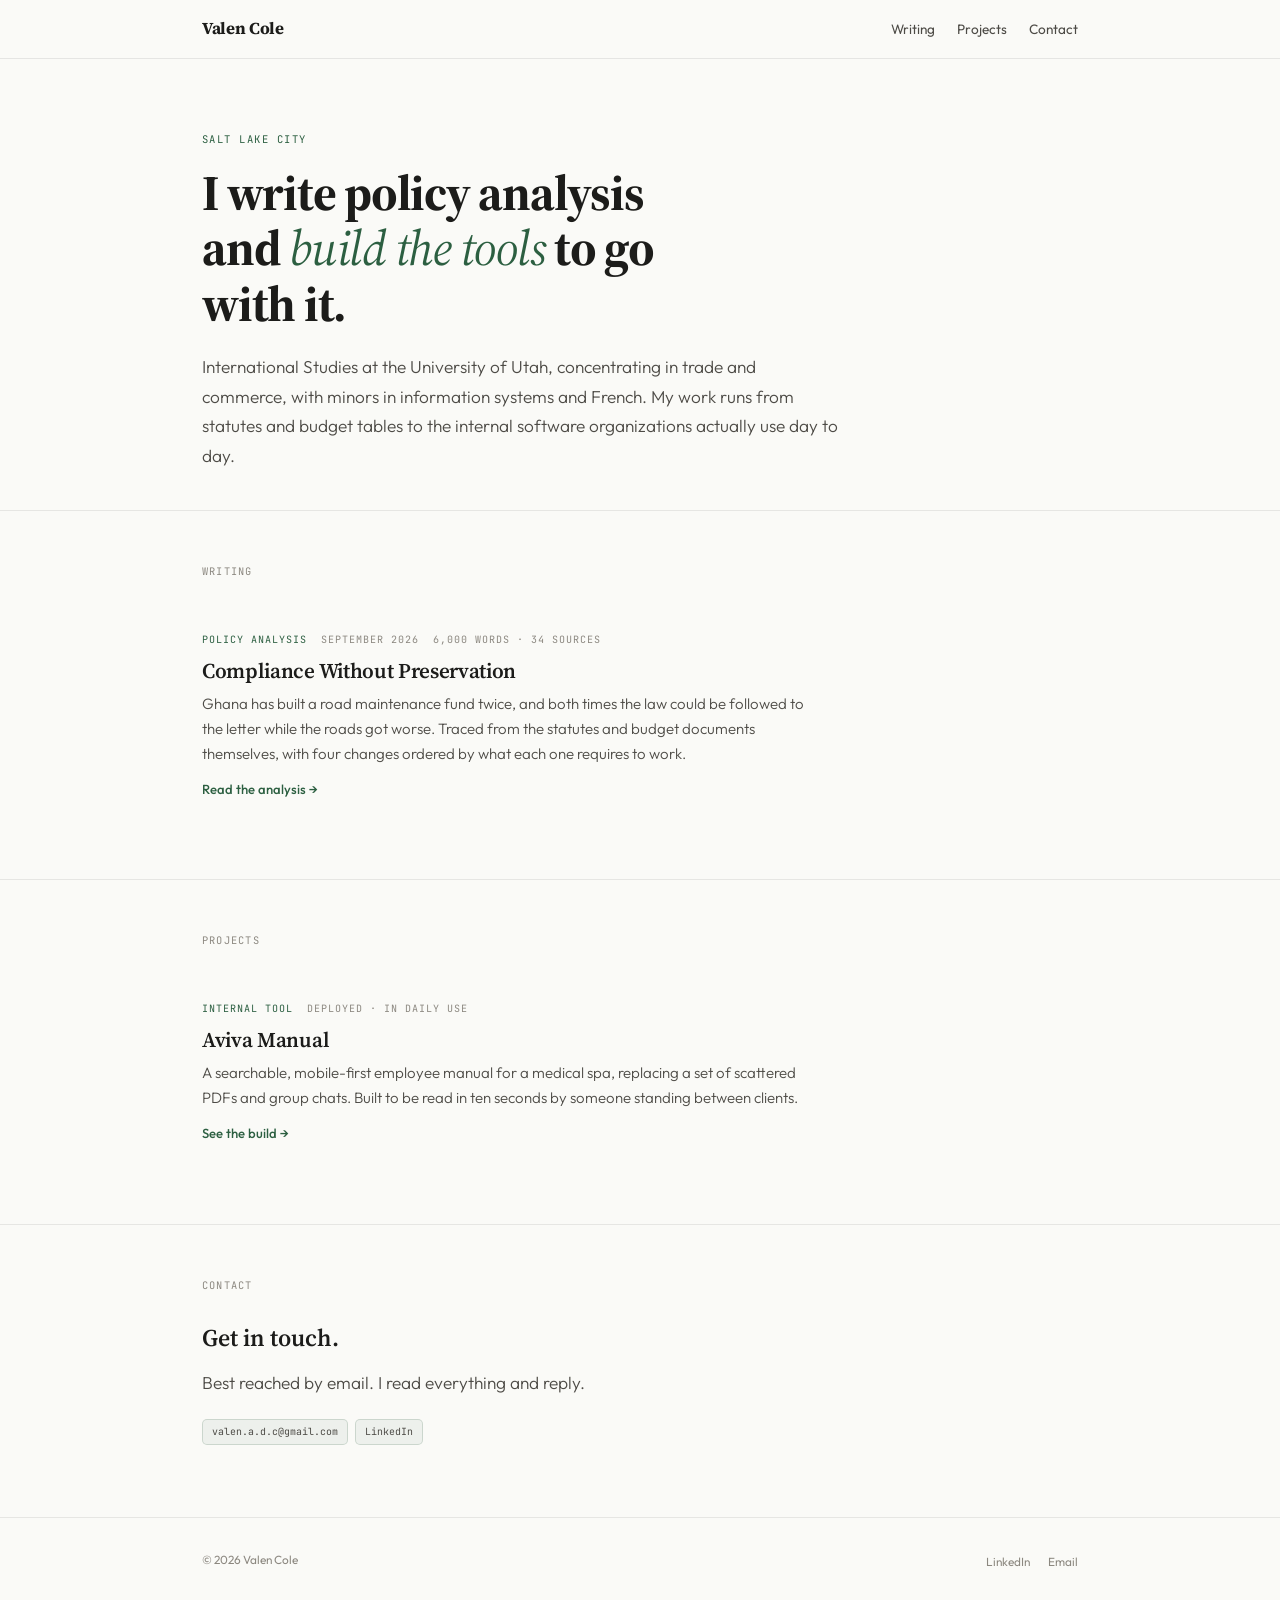
==== commit 79048cec: "Ghana memo: corrections, regenerated article and PDF, accurate counts" ====
--- a/index.html
+++ b/index.html
@@ -41,7 +41,7 @@
     <div class="entries">
 
       <a class="entry" href="/writing/ghana-roads/">
-        <div class="entry-meta"><span>Policy analysis</span><span class="dim">September 2026</span><span class="dim">6,400 words · 47 sources</span></div>
+        <div class="entry-meta"><span>Policy analysis</span><span class="dim">September 2026</span><span class="dim">6,000 words · 34 sources</span></div>
         <h3>Compliance Without Preservation</h3>
         <p>Ghana has built a road maintenance fund twice, and both times the law could be followed to the letter while the roads got worse. Traced from the statutes and budget documents themselves, with four changes ordered by what each one requires to work.</p>
         <span class="more">Read the analysis &rarr;</span>
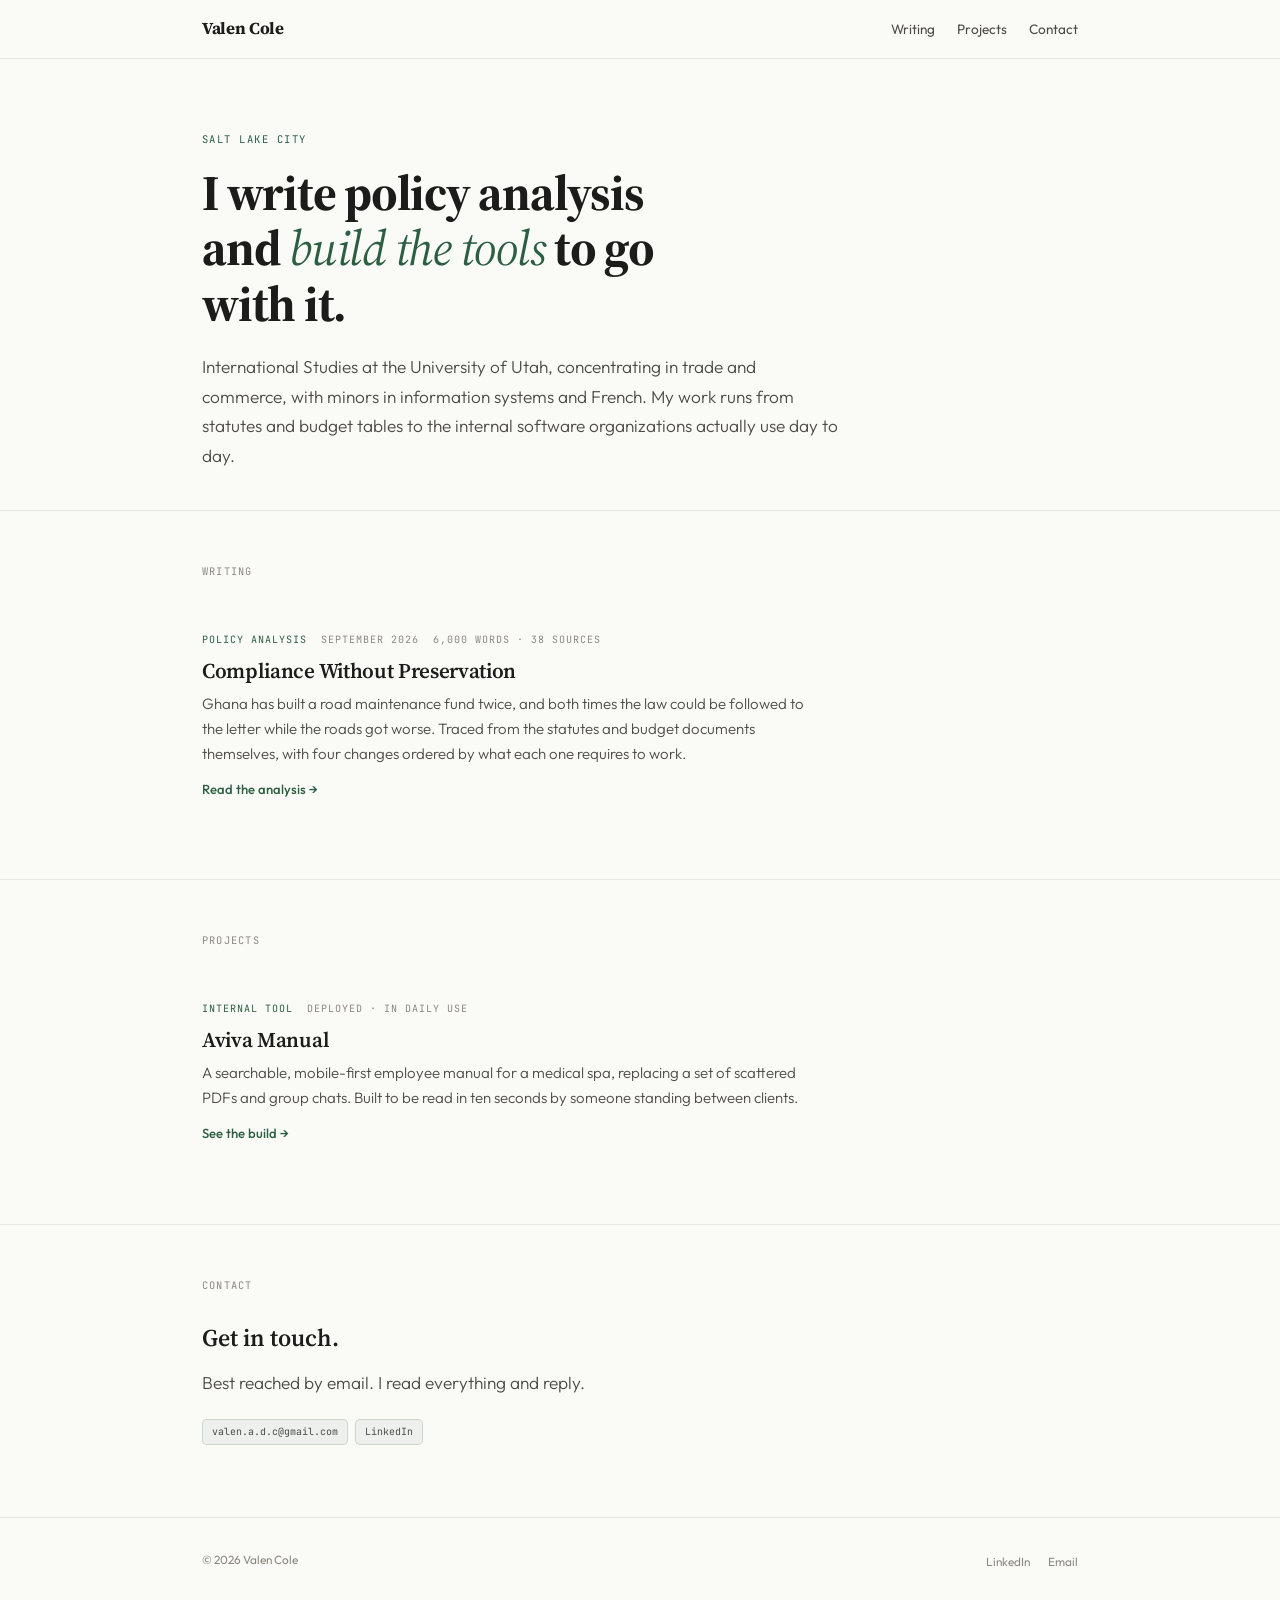
==== commit 4572d88b: "Ghana memo: verify all 47 citations, repair links, correct four claims Every endnote was checked twi" ====
--- a/index.html
+++ b/index.html
@@ -41,7 +41,7 @@
     <div class="entries">
 
       <a class="entry" href="/writing/ghana-roads/">
-        <div class="entry-meta"><span>Policy analysis</span><span class="dim">September 2026</span><span class="dim">6,000 words · 34 sources</span></div>
+        <div class="entry-meta"><span>Policy analysis</span><span class="dim">September 2026</span><span class="dim">6,000 words · 38 sources</span></div>
         <h3>Compliance Without Preservation</h3>
         <p>Ghana has built a road maintenance fund twice, and both times the law could be followed to the letter while the roads got worse. Traced from the statutes and budget documents themselves, with four changes ordered by what each one requires to work.</p>
         <span class="more">Read the analysis &rarr;</span>
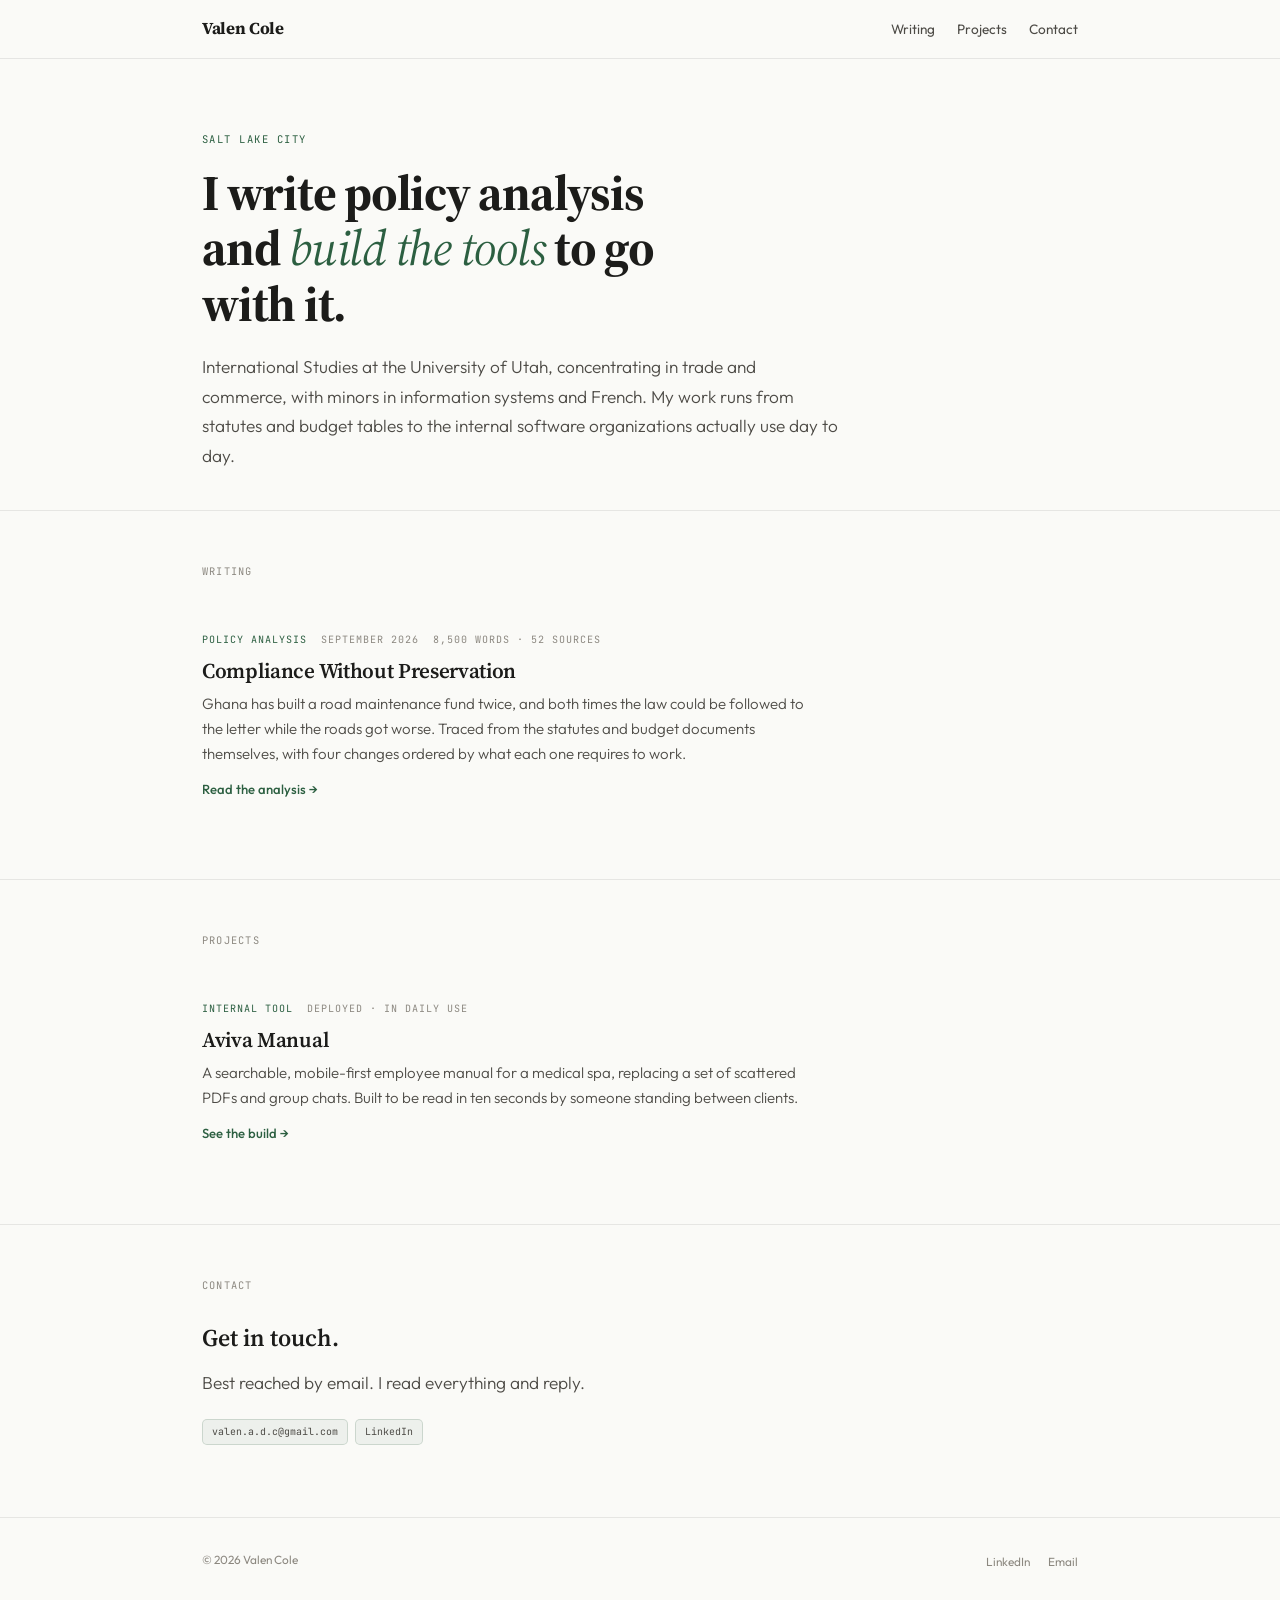
==== commit 17f4dc3d: "Ghana memo: engage prior studies, add political-economy section, primary sources for arrears Respond" ====
--- a/index.html
+++ b/index.html
@@ -41,7 +41,7 @@
     <div class="entries">
 
       <a class="entry" href="/writing/ghana-roads/">
-        <div class="entry-meta"><span>Policy analysis</span><span class="dim">September 2026</span><span class="dim">6,000 words · 38 sources</span></div>
+        <div class="entry-meta"><span>Policy analysis</span><span class="dim">September 2026</span><span class="dim">8,500 words · 52 sources</span></div>
         <h3>Compliance Without Preservation</h3>
         <p>Ghana has built a road maintenance fund twice, and both times the law could be followed to the letter while the roads got worse. Traced from the statutes and budget documents themselves, with four changes ordered by what each one requires to work.</p>
         <span class="more">Read the analysis &rarr;</span>
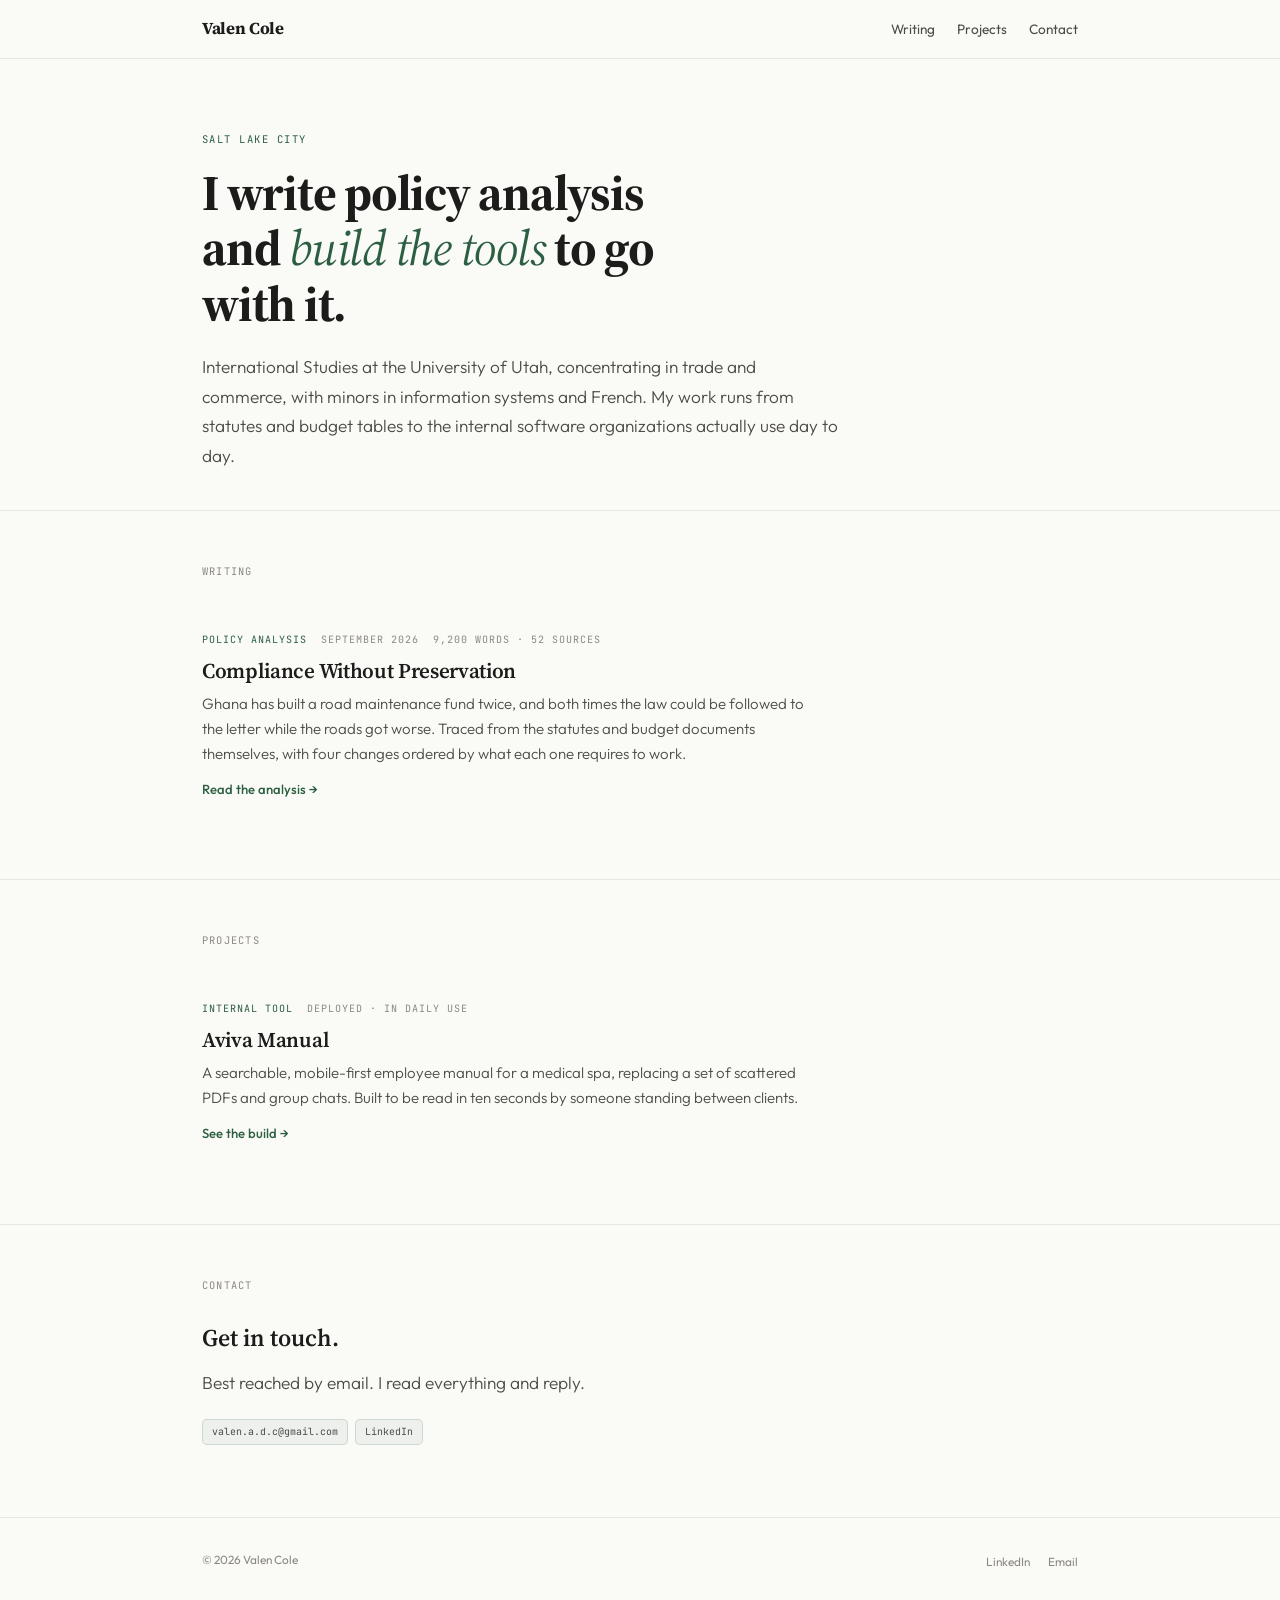
==== commit 7c1a4d52: "Ghana memo: withdraw the GH¢150m gap estimate, narrow compliance and enforcement claims, correct thr" ====
--- a/index.html
+++ b/index.html
@@ -41,7 +41,7 @@
     <div class="entries">
 
       <a class="entry" href="/writing/ghana-roads/">
-        <div class="entry-meta"><span>Policy analysis</span><span class="dim">September 2026</span><span class="dim">8,500 words · 52 sources</span></div>
+        <div class="entry-meta"><span>Policy analysis</span><span class="dim">September 2026</span><span class="dim">9,200 words · 52 sources</span></div>
         <h3>Compliance Without Preservation</h3>
         <p>Ghana has built a road maintenance fund twice, and both times the law could be followed to the letter while the roads got worse. Traced from the statutes and budget documents themselves, with four changes ordered by what each one requires to work.</p>
         <span class="more">Read the analysis &rarr;</span>
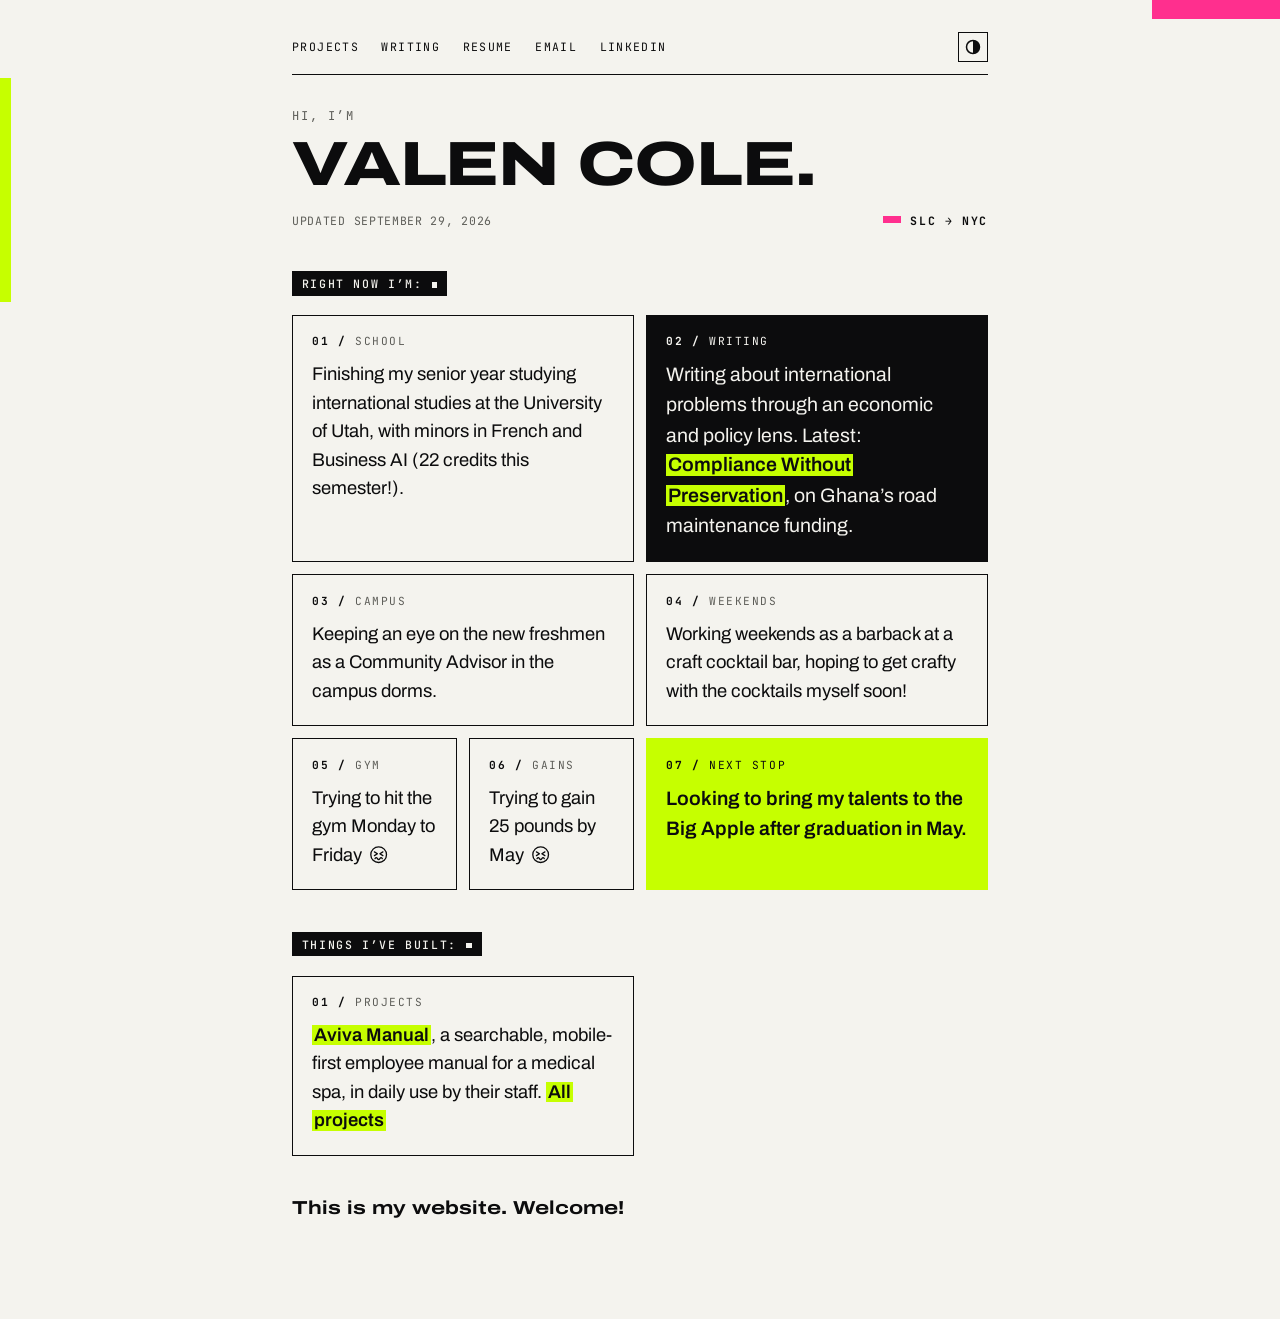
==== commit ece6887f: "New bento homepage, light/dark shell, downloadable resume - Homepage replaced with the bento mockup;" ====
--- a/index.html
+++ b/index.html
@@ -1,95 +1,90 @@
 <!DOCTYPE html>
-<html lang="en">
+<html lang="en" data-mode="light">
 <head>
 <meta charset="UTF-8">
-<meta name="viewport" content="width=device-width, initial-scale=1.0">
+<meta name="viewport" content="width=device-width, initial-scale=1">
 <link rel="icon" href="/favicon.svg" type="image/svg+xml">
 <title>Valen Cole</title>
-<meta name="description" content="Policy analysis and internal tools. International Studies at the University of Utah, focused on trade and development.">
+<meta name="description" content="Valen Cole: international studies senior at the University of Utah, French speaker, headed for New York.">
 <meta property="og:title" content="Valen Cole">
-<meta property="og:description" content="Policy analysis and internal tools. International Studies at the University of Utah, focused on trade and development.">
+<meta property="og:description" content="Valen Cole: international studies senior at the University of Utah, French speaker, headed for New York.">
 <meta property="og:type" content="website">
+<meta name="color-scheme" content="light dark">
+<meta name="theme-color" content="#f4f3ee">
+<script>
+  (function () {
+    var m = null;
+    try { m = localStorage.getItem('vc-mode'); } catch (e) {}
+    if (m !== 'light' && m !== 'dark') {
+      m = (window.matchMedia && matchMedia('(prefers-color-scheme: dark)').matches) ? 'dark' : 'light';
+    }
+    document.documentElement.setAttribute('data-mode', m);
+  })();
+</script>
 <link rel="preconnect" href="https://fonts.googleapis.com">
 <link rel="preconnect" href="https://fonts.gstatic.com" crossorigin>
-<link href="https://fonts.googleapis.com/css2?family=Source+Serif+4:ital,opsz,wght@0,8..60,300;0,8..60,400;0,8..60,600;0,8..60,700;1,8..60,400&family=Outfit:wght@300;400;500;600&family=JetBrains+Mono:wght@400&display=swap" rel="stylesheet">
+<link href="https://fonts.googleapis.com/css2?family=Archivo:wdth,wght@62..125,100..900&family=JetBrains+Mono:wght@400;500;700&display=swap" rel="stylesheet">
 <link rel="stylesheet" href="/assets/site.css">
 </head>
 <body>
 
-<nav class="topbar">
-  <div class="topbar-inner">
-    <a href="/" class="tb-name">Valen Cole</a>
-    <ul class="tb-links">
-      <li><a href="/writing/">Writing</a></li>
-      <li><a href="/projects/">Projects</a></li>
-      <li><a href="#contact">Contact</a></li>
+<svg width="0" height="0" style="position:absolute" aria-hidden="true" focusable="false">
+  <symbol id="pain" viewBox="0 0 32 32">
+    <circle cx="16" cy="16" r="13" fill="none" stroke="currentColor" stroke-width="2.2"/>
+    <path d="M9 11.5l5 3-5 3M23 11.5l-5 3 5 3" fill="none" stroke="currentColor" stroke-width="2.2" stroke-linecap="round" stroke-linejoin="round"/>
+    <path d="M10 22.5q2-3 4 0t4 0t4 0" fill="none" stroke="currentColor" stroke-width="2.2" stroke-linecap="round"/>
+  </symbol>
+</svg>
+
+<main class="page">
+  <div class="g" aria-hidden="true"></div>
+  <div class="p" aria-hidden="true"></div>
+
+  <nav aria-label="Main">
+    <a href="/projects/">Projects</a>
+    <a href="/writing/">Writing</a>
+    <a href="/valen-cole-resume.pdf" download="Valen-Cole-Resume.pdf">Resume</a>
+    <a href="mailto:valen.a.d.c@gmail.com">Email</a>
+    <a href="https://www.linkedin.com/in/valencole/" target="_blank" rel="noopener">LinkedIn</a>
+    <button class="mode" type="button" aria-label="Switch to dark mode" title="Switch to dark mode">
+      <svg viewBox="0 0 16 16" aria-hidden="true" focusable="false">
+        <circle cx="8" cy="8" r="6.5" fill="none" stroke="currentColor" stroke-width="1.5"/>
+        <path d="M8 1.5a6.5 6.5 0 0 1 0 13z" fill="currentColor"/>
+      </svg>
+    </button>
+  </nav>
+
+  <header class="hero">
+    <h1><span class="hi">Hi, I’m</span> <span class="name">Valen Cole.</span></h1>
+    <div class="meta">
+      <p class="updated">Updated September 29, 2026</p>
+      <p class="route" aria-hidden="true">SLC → NYC</p>
+    </div>
+  </header>
+
+  <section class="now">
+    <p class="lead">Right now I’m:</p>
+    <ul class="bento">
+      <li class="card"><span class="tag">School</span><span class="txt">Finishing my senior year studying international studies at the University of Utah, with minors in French and Business AI (22 credits this semester!).</span></li>
+      <li class="card feature"><span class="tag">Writing</span><span class="txt">Writing about international problems through an economic and policy lens. Latest: <a href="/writing/ghana-roads/">Compliance Without Preservation</a>, on Ghana’s road maintenance funding.</span></li>
+      <li class="card"><span class="tag">Campus</span><span class="txt">Keeping an eye on the new freshmen as a Community Advisor in the campus dorms.</span></li>
+      <li class="card"><span class="tag">Weekends</span><span class="txt">Working weekends as a barback at a craft cocktail bar, hoping to get crafty with the cocktails myself soon!</span></li>
+      <li class="card half"><span class="tag">Gym</span><span class="txt">Trying to hit the gym Monday to <span class="nw">Friday<svg class="pain" role="img" aria-label="grimacing face"><use href="#pain"/></svg></span></span></li>
+      <li class="card half"><span class="tag">Gains</span><span class="txt">Trying to gain 25 pounds by <span class="nw">May<svg class="pain" role="img" aria-label="grimacing face"><use href="#pain"/></svg></span></span></li>
+      <li class="card nyc"><span class="tag">Next stop</span><span class="txt">Looking to bring my talents to the Big Apple after graduation in May.</span></li>
     </ul>
-  </div>
-</nav>
+  </section>
 
-<header class="page-head">
-  <div class="wrap">
-    <div class="eyebrow">Salt Lake City</div>
-    <h1>I write policy analysis and <em>build the tools</em> to go with it.</h1>
-    <p class="lede">International Studies at the University of Utah, concentrating in trade and commerce, with minors in information systems and French. My work runs from statutes and budget tables to the internal software organizations actually use day to day.</p>
-  </div>
-</header>
+  <section class="built">
+    <p class="lead">Things I’ve built:</p>
+    <ul class="bento">
+      <li class="card"><span class="tag">Projects</span><span class="txt"><a href="/projects/aviva-manual/">Aviva Manual</a>, a searchable, mobile-first employee manual for a medical spa, in daily use by their staff. <a href="/projects/">All projects</a></span></li>
+    </ul>
+  </section>
 
-<section>
-  <div class="wrap">
-    <div class="section-label">Writing</div>
-    <div class="entries">
+  <p class="welcome">This is my website. Welcome!</p>
+</main>
 
-      <a class="entry" href="/writing/ghana-roads/">
-        <div class="entry-meta"><span>Policy analysis</span><span class="dim">September 2026</span><span class="dim">9,200 words · 52 sources</span></div>
-        <h3>Compliance Without Preservation</h3>
-        <p>Ghana has built a road maintenance fund twice, and both times the law could be followed to the letter while the roads got worse. Traced from the statutes and budget documents themselves, with four changes ordered by what each one requires to work.</p>
-        <span class="more">Read the analysis &rarr;</span>
-      </a>
-
-    </div>
-  </div>
-</section>
-
-<section>
-  <div class="wrap">
-    <div class="section-label">Projects</div>
-    <div class="entries">
-
-      <a class="entry" href="/projects/aviva-manual/">
-        <div class="entry-meta"><span>Internal tool</span><span class="dim">Deployed · in daily use</span></div>
-        <h3>Aviva Manual</h3>
-        <p>A searchable, mobile-first employee manual for a medical spa, replacing a set of scattered PDFs and group chats. Built to be read in ten seconds by someone standing between clients.</p>
-        <span class="more">See the build &rarr;</span>
-      </a>
-
-    </div>
-  </div>
-</section>
-
-<section id="contact">
-  <div class="wrap">
-    <div class="section-label">Contact</div>
-    <h2 class="section-title">Get in touch.</h2>
-    <p class="lede" style="margin-top:10px;">Best reached by email. I read everything and reply.</p>
-    <div class="tags" style="margin-top:22px;">
-      <a class="tag" href="mailto:valen.a.d.c@gmail.com" style="text-decoration:none;">valen.a.d.c@gmail.com</a>
-      <a class="tag" href="https://www.linkedin.com/in/valencole/" target="_blank" rel="noopener" style="text-decoration:none;">LinkedIn</a>
-    </div>
-  </div>
-</section>
-
-<footer>
-  <div class="wrap">
-    <div class="footer-inner">
-      <p>&copy; 2026 Valen Cole</p>
-      <ul class="footer-links">
-        <li><a href="https://www.linkedin.com/in/valencole/" target="_blank" rel="noopener">LinkedIn</a></li>
-        <li><a href="mailto:valen.a.d.c@gmail.com">Email</a></li>
-      </ul>
-    </div>
-  </div>
-</footer>
-
+<script src="/assets/mode.js"></script>
 </body>
 </html>
--- a/assets/site.css
+++ b/assets/site.css
@@ -1,145 +1,159 @@
-/* Shared shell — root, projects, writing.
-   Interiors (the Ghana pages, the demo) carry their own themes on purpose;
-   what stays constant is this top bar, the URL scheme, and the metadata. */
+/* Shared shell: root, projects, writing.
+   Interiors (the Ghana pages, /ops/, the demo) carry their own themes on purpose;
+   they do not load this file.
 
-:root {
-  --bg: #fafaf7;
-  --bg-alt: #f2f1ec;
-  --bg-card: #ffffff;
-  --text: #1c1c1a;
-  --text-sub: #4d4b46;
-  --text-muted: #8c8880;
-  --accent: #2c5f41;
-  --accent-bg: rgba(44, 95, 65, 0.06);
-  --accent-border: rgba(44, 95, 65, 0.18);
-  --warm: #b5694d;
-  --border: rgba(28, 28, 26, 0.09);
-  --border-strong: rgba(28, 28, 26, 0.15);
-  --serif: 'Source Serif 4', Georgia, serif;
-  --sans: 'Outfit', -apple-system, BlinkMacSystemFont, 'Segoe UI', sans-serif;
-  --mono: 'JetBrains Mono', ui-monospace, Menlo, monospace;
-  --radius: 10px;
-  --max-w: 940px;
+   Every page that loads this file also needs, in <head>, the inline mode script
+   (sets data-mode before first paint) and, before </body>, /assets/mode.js. */
+
+/* =====================================================================
+   1. TOKENS: light and dark, keyed off <html data-mode="light|dark">
+   ===================================================================== */
+:root,
+:root[data-mode="light"] {
+  color-scheme: light;
+  --paper: #f4f3ee;  --ink: #0c0c0d;  --muted: #5d5d58;  --rule: #0c0c0d;
+  --lime: #c6ff00;   --pink: #ff2f8e;
+  --hl: #c6ff00;     --hl-ink: #0c0c0d;              /* link fill */
+  --chip-bg: #0c0c0d; --chip-ink: #f4f3ee;            /* small label tags */
+  --card: #f4f3ee;                                    /* ordinary card */
+  --feature-bg: #0c0c0d; --feature-ink: #f4f3ee;      /* the project card */
+  --now-bg: #c6ff00;  --now-ink: #0c0c0d;             /* the New York card */
+  --mono: 'JetBrains Mono', ui-monospace, "SF Mono", Menlo, Consolas, monospace;
+  --sans: 'Archivo', system-ui, -apple-system, "Segoe UI", Roboto, sans-serif;
+}
+:root[data-mode="dark"] {
+  color-scheme: dark;
+  --paper: #0b0b0c;  --ink: #f2f2ec;  --muted: #9a9a93;  --rule: rgba(242,242,236,.28);
+  --lime: #c6ff00;   --pink: #ff3d9a;
+  --hl: #c6ff00;     --hl-ink: #0b0b0c;
+  --chip-bg: #c6ff00; --chip-ink: #0b0b0c;
+  --card: #0b0b0c;
+  --feature-bg: #f2f2ec; --feature-ink: #0b0b0c;
+  --now-bg: #c6ff00;  --now-ink: #0b0b0c;
 }
 
-* { margin: 0; padding: 0; box-sizing: border-box; }
-html { scroll-behavior: smooth; }
+/* =====================================================================
+   2. BASE
+   ===================================================================== */
+* { box-sizing: border-box; }
+html { -webkit-text-size-adjust: 100%; }
+html, body { overflow-x: clip; }     /* lets the color rectangles bleed to the screen edge without a scrollbar */
 body {
-  font-family: var(--sans);
-  background: var(--bg);
-  color: var(--text);
-  line-height: 1.6;
-  -webkit-font-smoothing: antialiased;
+  margin: 0; background: var(--paper); color: var(--ink);
+  font-family: var(--sans); font-size: clamp(1.02rem, 3.6vw, 1.15rem); line-height: 1.55;
 }
-::selection { background: var(--accent); color: #fff; }
 img { max-width: 100%; }
-:focus-visible { outline: 2px solid var(--accent); outline-offset: 3px; }
+::selection { background: var(--lime); color: #0c0c0d; }
+.page { position: relative; max-width: 46rem; margin: 0 auto; padding: 2rem 1.25rem 6rem; }
+a:focus-visible, button:focus-visible { outline: 2px solid var(--pink); outline-offset: 3px; }
 
-.wrap { max-width: var(--max-w); margin: 0 auto; padding: 0 32px; }
+/* the two color rectangles: green down the left edge, pink in the top-right corner.
+   They sit inside .page but measure from the SCREEN edge (the calc), so they hug the viewport at any width. */
+.g { position: absolute; z-index: 2; left: calc(50% - 50vw); top: 4.9rem; width: .7rem; height: 14rem; background: var(--lime); }
+.p { position: absolute; z-index: 2; right: calc(50% - 50vw); top: 0; width: clamp(4.5rem, 20vw, 8rem); height: 1.2rem; background: var(--pink); }
 
-/* ---- top bar: the one thing every page keeps ---- */
-.topbar {
-  position: sticky; top: 0; z-index: 100;
-  background: rgba(250, 250, 247, 0.92);
-  backdrop-filter: blur(14px);
-  border-bottom: 1px solid var(--border);
-}
-.topbar-inner {
-  max-width: var(--max-w); margin: 0 auto; padding: 0 32px;
-  height: 58px; display: flex; align-items: center; justify-content: space-between; gap: 20px;
-}
-.tb-name {
-  font-family: var(--serif); font-size: 1.05rem; font-weight: 700;
-  letter-spacing: -0.02em; color: var(--text); text-decoration: none; white-space: nowrap;
-}
-.tb-links { display: flex; gap: 22px; list-style: none; }
-.tb-links a {
-  font-size: 0.85rem; color: var(--text-sub); text-decoration: none;
-  padding-bottom: 2px; border-bottom: 1.5px solid transparent; transition: color .2s, border-color .2s;
-}
-.tb-links a:hover, .tb-links a[aria-current="page"] { color: var(--accent); border-bottom-color: var(--accent); }
+/* =====================================================================
+   3. CHROME: nav, mode toggle, footer
+   ===================================================================== */
+nav { display: flex; flex-wrap: wrap; align-items: center; gap: .5rem 1.4rem; padding-bottom: .7rem; border-bottom: 1px solid var(--rule);
+      font-family: var(--mono); font-size: .72rem; letter-spacing: .12em; text-transform: uppercase; }
+nav a { color: inherit; text-decoration: none; padding: .15em .3em; margin: 0 -.3em; }
+nav a:hover, nav a:focus-visible, nav a[aria-current="page"] { background: var(--hl); color: var(--hl-ink); }
+nav .home { font-weight: 700; }
+.mode { margin-left: auto; display: inline-grid; place-items: center; width: 1.9rem; height: 1.9rem; padding: 0;
+        border: 1px solid var(--rule); border-radius: 0; background: transparent; color: inherit; cursor: pointer; }
+.mode:hover, .mode:focus-visible { background: var(--hl); color: var(--hl-ink); }
+.mode svg { width: 1rem; height: 1rem; display: block; }
 
-/* ---- page head ---- */
-.page-head { padding: 72px 0 40px; }
-.eyebrow {
-  font-family: var(--mono); font-size: 0.66rem; color: var(--accent);
-  letter-spacing: 0.14em; text-transform: uppercase; margin-bottom: 18px;
-}
-.page-head h1 {
-  font-family: var(--serif); font-size: clamp(2.1rem, 4.6vw, 3.1rem); font-weight: 700;
-  line-height: 1.12; letter-spacing: -0.025em; max-width: 20ch; margin-bottom: 20px;
-}
-.page-head h1 em { font-style: italic; font-weight: 400; color: var(--accent); }
-.lede { font-size: 1.08rem; font-weight: 300; color: var(--text-sub); max-width: 58ch; line-height: 1.7; }
+footer { display: flex; flex-wrap: wrap; justify-content: space-between; gap: .5rem 1.4rem; margin-top: 4rem; padding-top: .8rem;
+         border-top: 1px solid var(--rule); font-family: var(--mono); font-size: .7rem; letter-spacing: .12em; text-transform: uppercase; color: var(--muted); }
+footer p { margin: 0; }
+footer ul { display: flex; flex-wrap: wrap; gap: .5rem 1.4rem; margin: 0; padding: 0; list-style: none; }
+footer a { color: inherit; text-decoration: none; padding: .15em .3em; margin: 0 -.3em; }
+footer a:hover, footer a:focus-visible { background: var(--hl); color: var(--hl-ink); }
 
-/* ---- sections ---- */
-section { padding: 52px 0; border-top: 1px solid var(--border); }
-.section-label {
-  font-family: var(--mono); font-size: 0.65rem; color: var(--text-muted);
-  letter-spacing: 0.12em; text-transform: uppercase; margin-bottom: 26px;
-}
-h2.section-title { font-family: var(--serif); font-size: 1.5rem; font-weight: 600; margin-bottom: 8px; }
+/* =====================================================================
+   4. HOME: hero, chip, bento  (front page only)
+   ===================================================================== */
+.hero { margin: 2.2rem 0 2.4rem; }
+.hero h1 { margin: 0; font-weight: inherit; line-height: 1; }
+.hi { display: block; font-family: var(--mono); font-size: .76rem; font-weight: 400; letter-spacing: .16em; text-transform: uppercase; color: var(--muted); margin-bottom: .8rem; }
+.name { display: block; font-stretch: 125%; font-weight: 800; text-transform: uppercase;
+        font-size: clamp(2rem, 9.4vw, 3.9rem); line-height: .95; letter-spacing: -.02em; }
+.meta { display: flex; flex-wrap: wrap; justify-content: space-between; align-items: center; gap: .5rem 1.5rem; margin-top: 1.1rem; }
+.updated { margin: 0; font-family: var(--mono); font-size: .72rem; letter-spacing: .06em; text-transform: uppercase; color: var(--muted); }
+.route { margin: 0; font-family: var(--mono); font-size: .72rem; font-weight: 700; letter-spacing: .14em; white-space: nowrap; }
+.route::before { content: ""; display: inline-block; width: 1.1rem; height: .4rem; margin-right: .6rem; background: var(--pink); vertical-align: .15em; }
 
-/* ---- entry list (writing + projects) ---- */
-.entries { display: flex; flex-direction: column; }
-.entry {
-  display: block; text-decoration: none; color: inherit;
-  padding: 26px 0; border-top: 1px solid var(--border);
-  transition: background .2s;
-}
-.entry:first-child { border-top: none; }
-.entry:hover { background: var(--accent-bg); box-shadow: 0 0 0 24px var(--accent-bg); }
-.entry-meta {
-  font-family: var(--mono); font-size: 0.63rem; color: var(--accent);
-  letter-spacing: 0.1em; text-transform: uppercase; margin-bottom: 10px;
-  display: flex; gap: 14px; flex-wrap: wrap;
-}
-.entry-meta .dim { color: var(--text-muted); }
-.entry h3 {
-  font-family: var(--serif); font-size: 1.32rem; font-weight: 600;
-  line-height: 1.25; letter-spacing: -0.015em; margin-bottom: 8px; max-width: 34ch;
-}
-.entry:hover h3 { color: var(--accent); }
-.entry p { font-size: 0.94rem; font-weight: 300; color: var(--text-sub); line-height: 1.65; max-width: 62ch; }
-.entry .more {
-  display: inline-block; margin-top: 12px; font-size: 0.82rem; color: var(--accent);
-  font-weight: 500;
+.lead { display: inline-block; margin: 0 0 1.2rem; padding: .6em .85em .55em; background: var(--chip-bg); color: var(--chip-ink);
+        font-family: var(--mono); font-size: .72rem; font-weight: 500; letter-spacing: .14em; text-transform: uppercase; line-height: 1; }
+.lead::after { content: ""; display: inline-block; width: .5em; height: .5em; margin-left: .8em; background: var(--chip-ink); vertical-align: .02em; }
+
+/* bento grid: 2 columns on phones, 4 on wider screens. Cards are full-width unless marked .half */
+.bento { list-style: none; margin: 0; padding: 0; counter-reset: card; display: grid; grid-template-columns: repeat(2, minmax(0, 1fr)); gap: .6rem; }
+.card { counter-increment: card; grid-column: span 2; display: flex; flex-direction: column; gap: .55rem; margin: 0;
+        padding: .95rem 1rem 1.05rem; border: 1px solid var(--rule); background: var(--card); color: var(--ink); }
+.card.half { grid-column: span 1; }
+.card .tag { font-family: var(--mono); font-size: .7rem; letter-spacing: .14em; text-transform: uppercase; color: var(--muted); line-height: 1.6; }
+.card .tag::before { content: counter(card, decimal-leading-zero) " / "; color: var(--ink); font-weight: 700; }
+.txt { display: block; }
+
+/* the two cards that carry the story: the project, and the move */
+.card.feature { background: var(--feature-bg); color: var(--feature-ink); border-color: var(--feature-bg); }
+.card.feature .tag, .card.feature .tag::before { color: inherit; }
+.card.feature .txt { font-size: 1.06em; }
+.card.nyc { background: var(--now-bg); color: var(--now-ink); border-color: var(--now-bg); }
+.card.nyc .tag, .card.nyc .tag::before { color: inherit; }
+.card.nyc .txt { font-weight: 600; font-size: 1.06em; }
+
+.txt a { color: var(--hl-ink); background: var(--hl); font-weight: 600; text-decoration: none; padding: .02em .1em;
+         -webkit-box-decoration-break: clone; box-decoration-break: clone; }
+.txt a:hover { background: var(--ink); color: var(--paper); }
+.pain { display: inline-block; width: 1.05em; height: 1.05em; margin-left: .35em; vertical-align: -.18em; }
+.nw { white-space: nowrap; }
+.built { margin-top: 2.4rem; }
+.welcome { margin: 2.4rem 0 0; font-stretch: 125%; font-weight: 700; font-size: 1.02em; }
+
+@media (min-width: 40rem) {
+  .bento { grid-template-columns: repeat(4, minmax(0, 1fr)); gap: .75rem; }
+  .card, .card.nyc { padding: 1.1rem 1.2rem 1.25rem; }
 }
 
-.tags { display: flex; flex-wrap: wrap; gap: 7px; margin-top: 14px; }
-.tag {
-  font-family: var(--mono); font-size: 0.62rem; padding: 4px 9px; border-radius: 5px;
-  background: var(--accent-bg); color: var(--text-sub); border: 1px solid var(--accent-border);
-}
+/* =====================================================================
+   5. INNER PAGES: page head, entry lists, prose, screenshots
+   ===================================================================== */
+.page-head { margin: 2.2rem 0 2.4rem; }
+.page-head h1 { margin: 0; font-stretch: 125%; font-weight: 800; text-transform: uppercase;
+                font-size: clamp(1.7rem, 7vw, 2.8rem); line-height: 1; letter-spacing: -.02em; }
+.page-head .lede { margin: 1.1rem 0 0; max-width: 60ch; color: var(--muted); }
 
-/* ---- prose (project write-ups) ---- */
+.entries { list-style: none; margin: 0; padding: 0; display: grid; gap: .75rem; }
+.entry { display: flex; flex-direction: column; gap: .55rem; padding: 1.1rem 1.2rem 1.25rem;
+         border: 1px solid var(--rule); background: var(--card); color: var(--ink); text-decoration: none; }
+.entry:hover, .entry:focus-visible { background: var(--feature-bg); color: var(--feature-ink); border-color: var(--feature-bg); }
+.entry-meta { display: flex; flex-wrap: wrap; gap: .2rem 1rem; font-family: var(--mono); font-size: .7rem; letter-spacing: .14em; text-transform: uppercase; line-height: 1.6; }
+.entry-meta span:first-child { font-weight: 700; }
+.entry-meta .dim { opacity: .7; }
+.entry h3 { margin: 0; font-stretch: 112%; font-weight: 700; font-size: 1.3em; line-height: 1.2; }
+.entry p { margin: 0; }
+.entry .more { font-family: var(--mono); font-size: .72rem; font-weight: 700; letter-spacing: .12em; text-transform: uppercase; }
+.entry .more::before { content: ""; display: inline-block; width: 1.1rem; height: .4rem; margin-right: .6rem; background: var(--pink); vertical-align: .15em; }
+
+.tags { display: flex; flex-wrap: wrap; gap: .4rem; }
+.tags .tag { padding: .35em .6em .3em; background: var(--chip-bg); color: var(--chip-ink);
+             font-family: var(--mono); font-size: .64rem; letter-spacing: .1em; text-transform: uppercase; line-height: 1; }
+.entry:hover .tags .tag { background: var(--hl); color: var(--hl-ink); }
+
 .prose { max-width: 64ch; }
-.prose p { font-size: 1rem; font-weight: 300; color: var(--text-sub); line-height: 1.75; margin-bottom: 16px; }
-.prose h3 { font-family: var(--serif); font-size: 1.2rem; font-weight: 600; color: var(--text); margin: 32px 0 10px; }
-.prose strong { font-weight: 600; color: var(--text); }
-.prose a { color: var(--accent); }
+.prose h2 { margin: 2.2rem 0 .6rem; font-stretch: 112%; font-weight: 700; font-size: 1.2em; }
+.prose h2:first-child { margin-top: 0; }
+.prose p { margin: 0 0 1rem; }
+.prose a { color: var(--hl-ink); background: var(--hl); font-weight: 600; text-decoration: none; padding: .02em .1em; }
 
-.shots { display: grid; grid-template-columns: 1fr 1fr; gap: 16px; margin: 32px 0 0; }
-.shot { border: 1px solid var(--border); border-radius: var(--radius); overflow: hidden; background: var(--bg-card); }
+.shots { display: grid; grid-template-columns: 1fr 1fr; gap: .75rem; margin: 2.4rem 0 0; }
+.shot { margin: 0; border: 1px solid var(--rule); background: var(--card); }
 .shot img { width: 100%; height: auto; display: block; }
-.shot figcaption {
-  padding: 11px 15px; font-family: var(--mono); font-size: 0.61rem;
-  color: var(--text-muted); letter-spacing: 0.04em; border-top: 1px solid var(--border);
-}
+.shot figcaption { padding: .6rem .8rem; border-top: 1px solid var(--rule); font-family: var(--mono); font-size: .66rem;
+                   letter-spacing: .06em; text-transform: uppercase; color: var(--muted); }
 .shot.narrow { max-width: 260px; }
-
-/* ---- footer ---- */
-footer { padding: 30px 0 44px; border-top: 1px solid var(--border); margin-top: 20px; }
-.footer-inner { display: flex; justify-content: space-between; align-items: center; flex-wrap: wrap; gap: 12px; }
-footer p, footer a { font-size: 0.74rem; color: var(--text-muted); }
-.footer-links { display: flex; gap: 18px; list-style: none; }
-.footer-links a { text-decoration: none; transition: color .2s; }
-.footer-links a:hover { color: var(--accent); }
-
-@media (max-width: 700px) {
-  .wrap, .topbar-inner { padding-left: 20px; padding-right: 20px; }
-  .page-head { padding: 48px 0 32px; }
-  .shots { grid-template-columns: 1fr; }
-  .tb-links { gap: 16px; }
-  .entry:hover { box-shadow: none; }
-}
+@media (max-width: 40rem) { .shots { grid-template-columns: 1fr; } }
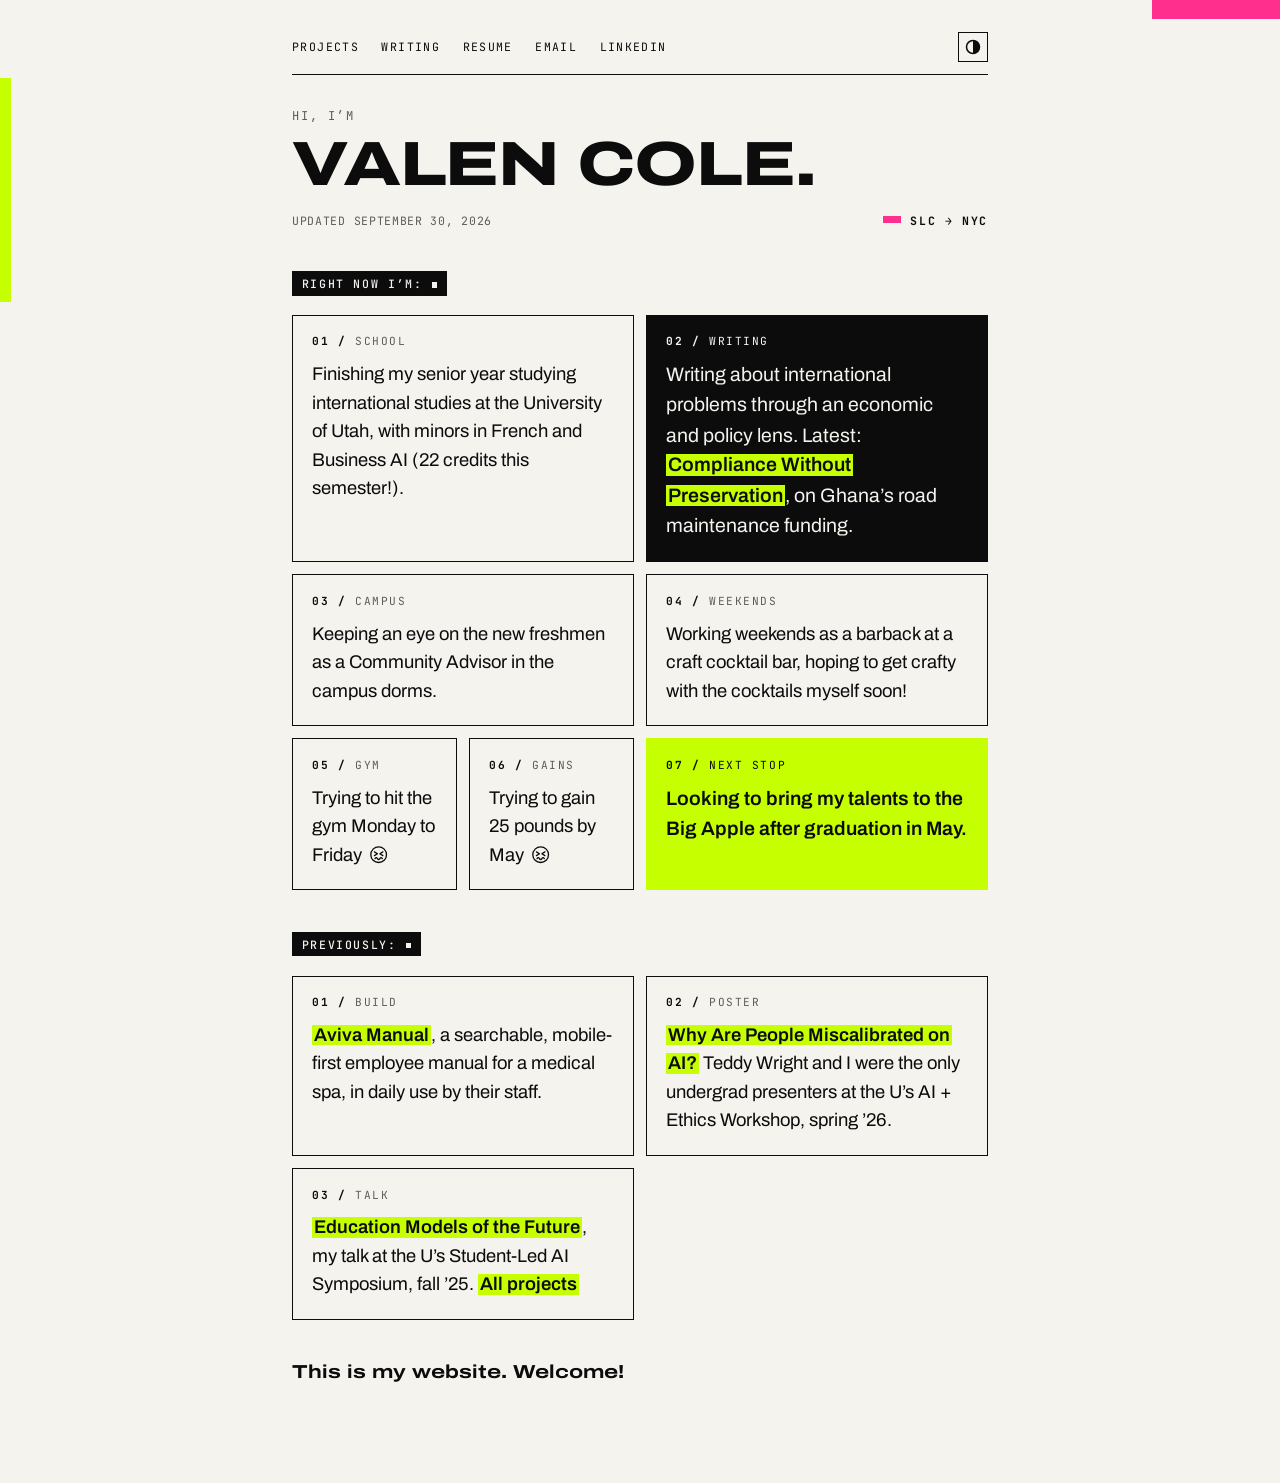
==== commit d0be98b3: "Add AI + Ethics Workshop poster and Student-Led AI Symposium talk; rename homepage section to "Previ" ====
--- a/index.html
+++ b/index.html
@@ -57,7 +57,7 @@
   <header class="hero">
     <h1><span class="hi">Hi, I’m</span> <span class="name">Valen Cole.</span></h1>
     <div class="meta">
-      <p class="updated">Updated September 29, 2026</p>
+      <p class="updated">Updated September 30, 2026</p>
       <p class="route" aria-hidden="true">SLC → NYC</p>
     </div>
   </header>
@@ -76,9 +76,11 @@
   </section>
 
   <section class="built">
-    <p class="lead">Things I’ve built:</p>
+    <p class="lead">Previously:</p>
     <ul class="bento">
-      <li class="card"><span class="tag">Projects</span><span class="txt"><a href="/projects/aviva-manual/">Aviva Manual</a>, a searchable, mobile-first employee manual for a medical spa, in daily use by their staff. <a href="/projects/">All projects</a></span></li>
+      <li class="card"><span class="tag">Build</span><span class="txt"><a href="/projects/aviva-manual/">Aviva Manual</a>, a searchable, mobile-first employee manual for a medical spa, in daily use by their staff.</span></li>
+      <li class="card"><span class="tag">Poster</span><span class="txt"><a href="/projects/why-are-people-miscalibrated-on-ai.pdf">Why Are People Miscalibrated on AI?</a> Teddy Wright and I were the only undergrad presenters at the U’s AI + Ethics Workshop, spring ’26.</span></li>
+      <li class="card"><span class="tag">Talk</span><span class="txt"><a href="/projects/education-models-of-the-future.pdf">Education Models of the Future</a>, my talk at the U’s Student-Led AI Symposium, fall ’25. <a href="/projects/">All projects</a></span></li>
     </ul>
   </section>
 
